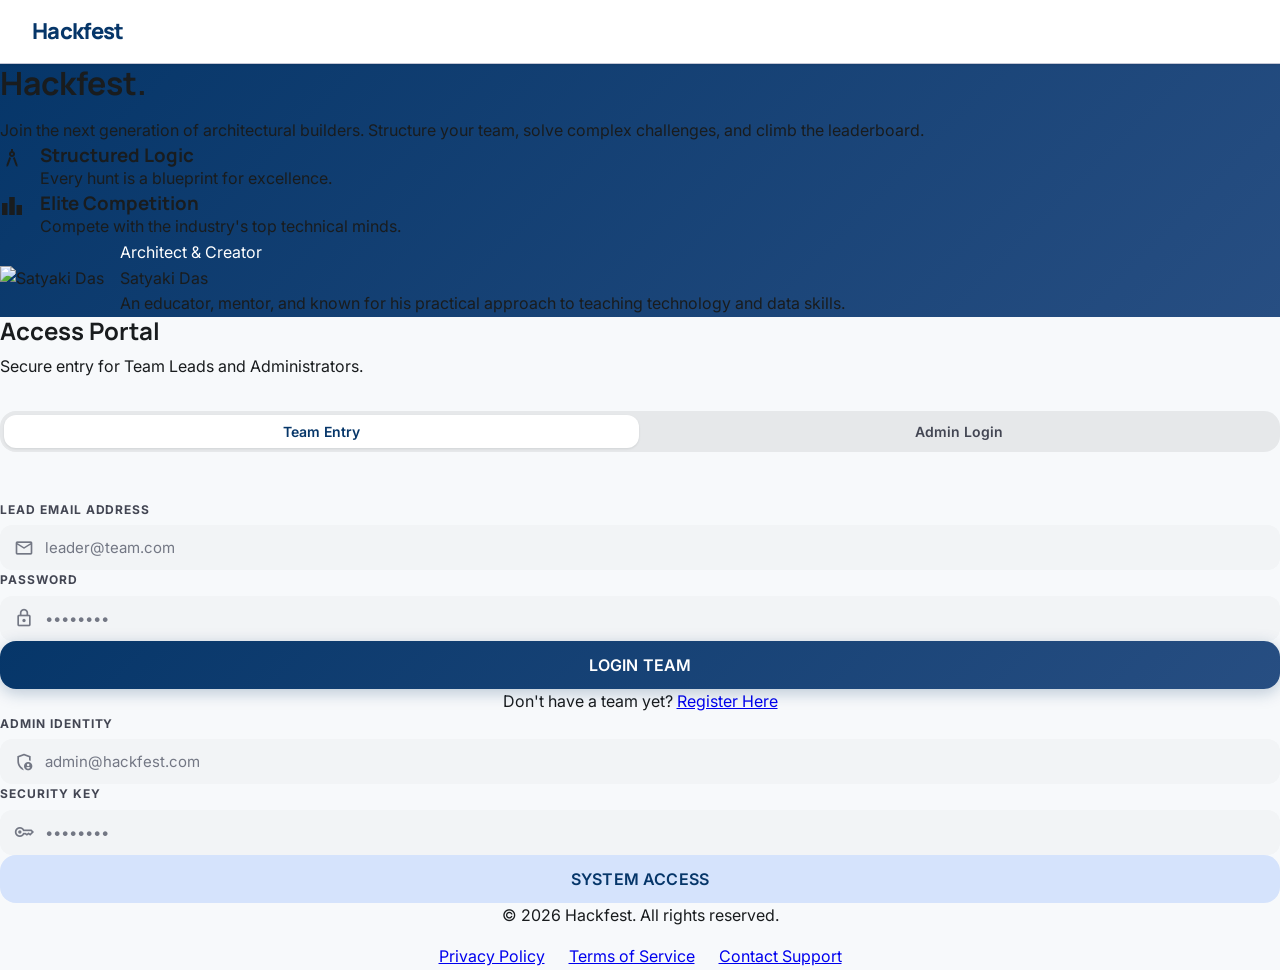
==== index.html @ ec391cb4 "Add files via upload" ====
<!DOCTYPE html>
<html lang="en" class="light">

<head>
    <meta charset="UTF-8">
    <meta name="viewport" content="width=device-width, initial-scale=1.0">
    <title>Hackfest | Login Portal</title>
    <link rel="stylesheet" href="style.css">
    <script src="https://cdn.tailwindcss.com"></script>
    <script>
        tailwind.config = {
            theme: {
                extend: {
                    colors: {
                        primary: "var(--primary)",
                        "primary-container": "var(--primary-container)",
                        "surface-container-low": "var(--surface-container-low)",
                        "surface-container-lowest": "var(--surface-container-lowest)",
                        "outline": "var(--outline)"
                    }
                }
            }
        }
    </script>
</head>

<body class="bg-surface font-body text-on-surface flex flex-col min-h-screen">

    <header class="nav-bar">
        <div class="flex items-center gap-2">
            <span class="nav-brand">Hackfest</span>
        </div>
    </header>

    <div class="flex-grow flex flex-col items-center justify-center p-4 relative overflow-hidden">
        <!-- Background Orbs -->
        <div class="absolute inset-0 z-0 opacity-10 pointer-events-none">
            <div
                class="absolute top-[-10%] right-[-5%] w-[40rem] h-[40rem] rounded-full bg-primary-container blur-[100px]">
            </div>
            <div
                class="absolute bottom-[-10%] left-[-5%] w-[40rem] h-[40rem] rounded-full bg-secondary-fixed blur-[100px]">
            </div>
        </div>

        <div
            class="z-10 w-full max-w-5xl grid grid-cols-1 md:grid-cols-2 overflow-hidden rounded-[1.5rem] bg-surface-container-lowest shadow-xl">
            <!-- Left Hero -->
            <div class="hidden md:flex hero-bg p-12 flex-col justify-between text-on-primary">
                <div>
                    <h1 class="font-headline font-black text-4xl tracking-tight mb-4 text-white">Hackfest.</h1>
                    <p class="text-primary-fixed opacity-90 text-lg leading-relaxed max-w-md text-slate-200">
                        Join the next generation of architectural builders. Structure your team, solve complex
                        challenges, and climb the leaderboard.
                    </p>
                </div>
                <div class="space-y-8">
                    <div class="flex items-start gap-4">
                        <div class="p-3 rounded-lg bg-white/10 backdrop-blur-sm">
                            <span class="material-symbols-outlined icon-fill text-white">architecture</span>
                        </div>
                        <div>
                            <h3 class="font-headline font-bold text-lg text-white">Structured Logic</h3>
                            <p class="text-sm text-slate-300">Every hunt is a blueprint for excellence.</p>
                        </div>
                    </div>
                    <div class="flex items-start gap-4">
                        <div class="p-3 rounded-lg bg-white/10 backdrop-blur-sm">
                            <span class="material-symbols-outlined icon-fill text-white">leaderboard</span>
                        </div>
                        <div>
                            <h3 class="font-headline font-bold text-lg text-white">Elite Competition</h3>
                            <p class="text-sm text-slate-300">Compete with the industry's top technical minds.</p>
                        </div>
                    </div>

                    <div class="pt-6 mt-6 border-t border-white/20">
                        <div class="flex items-center gap-4">
                            <img src="https://github.com/edusatyaki.png" alt="Satyaki Das"
                                class="w-14 h-14 rounded-full border-2 border-white/40 shadow-lg object-cover">
                            <div>
                                <p class="text-xs text-primary-fixed uppercase tracking-widest font-bold mb-1">
                                    <font color="white">Architect & Creator</font>
                                </p>
                                <p class="text-sm text-white font-semibold">Satyaki Das</p>
                                <p class="text-xs text-slate-300 mt-1 max-w-[260px] leading-relaxed">An educator,
                                    mentor, and known for his practical approach to teaching technology and data skills.
                                </p>
                            </div>
                        </div>
                    </div>
                </div>
            </div>

            <!-- Right Forms -->
            <div class="p-8 md:p-12 flex flex-col">
                <div class="mb-8">
                    <h2 class="font-headline font-extrabold text-3xl text-primary mb-2">Access Portal</h2>
                    <p class="text-on-surface-variant text-sm">Secure entry for Team Leads and Administrators.</p>
                </div>

                <!-- Tab Switcher -->
                <div class="tab-bar mb-8" id="tabSwitcher">
                    <button class="tab-btn active" data-tab="team">Team Entry</button>
                    <button class="tab-btn" data-tab="admin">Admin Login</button>
                </div>

                <!-- Error Alert -->
                <div id="errorAlert"
                    class="hidden bg-error-container text-on-error-container p-3 rounded-lg text-sm mb-4"></div>

                <!-- TEAM LOGIN FORM -->
                <form id="teamForm" class="space-y-5">
                    <div class="form-group">
                        <label class="form-label">Lead Email Address</label>
                        <div class="input-icon-wrap">
                            <span class="material-symbols-outlined input-icon">mail</span>
                            <input type="email" id="teamEmail" class="form-input" placeholder="leader@team.com"
                                required>
                        </div>
                    </div>
                    <div class="form-group">
                        <label class="form-label">Password</label>
                        <div class="input-icon-wrap">
                            <span class="material-symbols-outlined input-icon">lock</span>
                            <input type="password" id="teamPassword" class="form-input" placeholder="••••••••" required>
                        </div>
                    </div>
                    <button type="submit" class="btn btn-primary btn-lg btn-full mt-2" id="teamSubmitBtn">LOGIN
                        TEAM</button>

                    <div class="text-center text-sm text-on-surface-variant mt-4">
                        Don't have a team yet? <a href="register.html"
                            class="font-bold text-primary hover:underline">Register Here</a>
                    </div>
                </form>

                <!-- ADMIN LOGIN FORM -->
                <form id="adminForm" class="space-y-5 hidden">
                    <div class="form-group">
                        <label class="form-label">Admin Identity</label>
                        <div class="input-icon-wrap">
                            <span class="material-symbols-outlined input-icon">admin_panel_settings</span>
                            <input type="email" id="adminEmail" class="form-input" placeholder="admin@hackfest.com"
                                required>
                        </div>
                    </div>
                    <div class="form-group">
                        <label class="form-label">Security Key</label>
                        <div class="input-icon-wrap">
                            <span class="material-symbols-outlined input-icon">key</span>
                            <input type="password" id="adminPassword" class="form-input" placeholder="••••••••"
                                required>
                        </div>
                    </div>
                    <button type="submit" class="btn btn-secondary btn-lg btn-full mt-2" id="adminSubmitBtn">SYSTEM
                        ACCESS</button>
                </form>
            </div>
        </div>
    </div>

    <script type="module">
        import { supabase, getCurrentUser, isAdmin } from './config.js';

        // Check if already logged in
        document.addEventListener('DOMContentLoaded', async () => {
            const user = await getCurrentUser();
            if (user) {
                const admin = await isAdmin(user);
                window.location.href = admin ? 'admin.html' : 'dashboard.html';
            }
        });

        // Tab Switching Logic
        const tabs = document.querySelectorAll('.tab-btn');
        const teamForm = document.getElementById('teamForm');
        const adminForm = document.getElementById('adminForm');
        const errorAlert = document.getElementById('errorAlert');

        tabs.forEach(tab => {
            tab.addEventListener('click', () => {
                tabs.forEach(t => t.classList.remove('active'));
                tab.classList.add('active');
                errorAlert.classList.add('hidden');

                if (tab.dataset.tab === 'team') {
                    teamForm.classList.remove('hidden');
                    adminForm.classList.add('hidden');
                } else {
                    teamForm.classList.add('hidden');
                    adminForm.classList.remove('hidden');
                }
            });
        });

        function showError(msg) {
            errorAlert.textContent = msg;
            errorAlert.classList.remove('hidden');
        }

        // Team Login
        teamForm.addEventListener('submit', async (e) => {
            e.preventDefault();
            const email = document.getElementById('teamEmail').value;
            const password = document.getElementById('teamPassword').value;
            const btn = document.getElementById('teamSubmitBtn');
            errorAlert.classList.add('hidden');

            btn.disabled = true;
            btn.innerHTML = '<span class="material-symbols-outlined animate-spin">refresh</span> VERIFYING...';

            try {
                // In Supabase, if auth is fully setup, it's signInWithPassword
                // If it fails, they might not be registered in Auth. We will attempt it.
                if (!supabase.auth) throw new Error("Supabase Auth required. Check config.js");

                const { data, error } = await supabase.auth.signInWithPassword({ email, password });
                if (error) throw error;

                // Validate if user is actually a team lead in DB
                const { data: teamCheck } = await supabase.from('teams').select('id').eq('lead_email', email).single();
                if (!teamCheck) {
                    await supabase.auth.signOut();
                    throw new Error("No team registered with this email.");
                }

                window.location.href = 'dashboard.html';
            } catch (err) {
                showError(err.message || 'Login failed. Verify credentials and active internet connection.');
            } finally {
                btn.disabled = false;
                btn.innerHTML = 'LOGIN TEAM';
            }
        });

        // Admin Login
        adminForm.addEventListener('submit', async (e) => {
            e.preventDefault();
            const email = document.getElementById('adminEmail').value;
            const password = document.getElementById('adminPassword').value;
            const btn = document.getElementById('adminSubmitBtn');
            errorAlert.classList.add('hidden');

            btn.disabled = true;
            btn.innerHTML = '<span class="material-symbols-outlined animate-spin">refresh</span> ACCESSING...';

            try {
                const { data, error } = await supabase.auth.signInWithPassword({ email, password });
                if (error) throw error;

                // Validate admin row
                const { data: adminCheck } = await supabase.from('admins').select('id').eq('email', email).single();
                if (!adminCheck) {
                    await supabase.auth.signOut();
                    throw new Error("Unauthorized. Admin access required.");
                }

                window.location.href = 'admin.html';
            } catch (err) {
                showError(err.message || 'Admin login failed.');
            } finally {
                btn.disabled = false;
                btn.innerHTML = 'SYSTEM ACCESS';
            }
        });
    </script>
    <footer
        class="w-full py-8 mt-auto flex flex-col md:flex-row justify-between items-center px-8 border-t border-outline-variant/30 text-xs tracking-wider uppercase bg-surface-container-low text-on-surface-variant font-label">
        <div class="mb-4 md:mb-0">
            © 2026 Hackfest. All rights reserved.
        </div>
        <div class="flex gap-6">
            <a href="#" class="hover:text-primary transition-colors">Privacy Policy</a>
            <a href="#" class="hover:text-primary transition-colors">Terms of Service</a>
            <a href="#" class="hover:text-primary transition-colors">Contact Support</a>
        </div>
    </footer>
</body>

</html>
---- style.css ----
/* ============================================================
   HACKFEST — SHARED DESIGN SYSTEM
   Blue-primary Material Design token system
   ============================================================ */

@import url('https://fonts.googleapis.com/css2?family=Manrope:wght@400;500;600;700;800;900&family=Inter:wght@400;500;600;700&display=swap');
@import url('https://fonts.googleapis.com/css2?family=Material+Symbols+Outlined:opsz,wght,FILL,GRAD@20..48,100..700,0..1,-50..200');

/* ── CSS Custom Properties ── */
:root {
    /* Primary palette */
    --primary: #063669;
    --primary-container: #274e82;
    --primary-fixed: #d5e3ff;
    --primary-fixed-dim: #a7c8ff;
    --on-primary: #ffffff;
    --on-primary-container: #9cc0fb;
    --on-primary-fixed: #001b3c;
    --on-primary-fixed-variant: #1f477b;
    --inverse-primary: #a7c8ff;

    /* Secondary */
    --secondary: #515f74;
    --secondary-container: #d5e3fc;
    --secondary-fixed: #d5e3fc;
    --secondary-fixed-dim: #b9c7df;
    --on-secondary: #ffffff;
    --on-secondary-container: #57657a;
    --on-secondary-fixed: #0d1c2e;
    --on-secondary-fixed-variant: #3a485b;

    /* Tertiary */
    --tertiary: #651f00;
    --tertiary-container: #8b2e01;
    --tertiary-fixed: #ffdbcf;
    --tertiary-fixed-dim: #ffb59a;
    --on-tertiary: #ffffff;
    --on-tertiary-container: #ffaa8a;
    --on-tertiary-fixed: #380d00;
    --on-tertiary-fixed-variant: #802900;

    /* Error */
    --error: #ba1a1a;
    --error-container: #ffdad6;
    --on-error: #ffffff;
    --on-error-container: #93000a;

    /* Surface */
    --surface: #f7f9fb;
    --surface-dim: #d8dadc;
    --surface-bright: #f7f9fb;
    --surface-variant: #e0e3e5;
    --surface-container-lowest: #ffffff;
    --surface-container-low: #f2f4f6;
    --surface-container: #eceef0;
    --surface-container-high: #e6e8ea;
    --surface-container-highest: #e0e3e5;
    --surface-tint: #3a5f94;

    /* Text */
    --on-surface: #191c1e;
    --on-surface-variant: #434653;
    --on-background: #191c1e;
    --background: #f7f9fb;

    /* Misc */
    --outline: #737784;
    --outline-variant: #c3c6d5;
    --inverse-surface: #2d3133;
    --inverse-on-surface: #eff1f3;

    /* Spacing & Shape */
    --radius-sm: 0.375rem;
    --radius-md: 0.75rem;
    --radius-lg: 1rem;
    --radius-xl: 1.25rem;
    --radius-2xl: 1.5rem;
    --radius-full: 9999px;

    /* Typography */
    --font-headline: 'Manrope', sans-serif;
    --font-body: 'Inter', sans-serif;

    /* Shadows */
    --shadow-sm: 0 1px 3px rgba(25,28,30,0.06), 0 1px 2px rgba(25,28,30,0.04);
    --shadow-md: 0 4px 16px rgba(25,28,30,0.08), 0 2px 6px rgba(25,28,30,0.04);
    --shadow-lg: 0 12px 40px rgba(25,28,30,0.10), 0 4px 12px rgba(25,28,30,0.06);
    --shadow-xl: 0 20px 60px rgba(6,54,105,0.15);

    /* Transitions */
    --transition: 200ms cubic-bezier(0.4, 0, 0.2, 1);
}

/* ── Reset & Base ── */
*, *::before, *::after { box-sizing: border-box; margin: 0; padding: 0; }

html { scroll-behavior: smooth; -webkit-text-size-adjust: 100%; }

body {
    font-family: var(--font-body);
    background: var(--background);
    color: var(--on-surface);
    line-height: 1.6;
    min-height: 100vh;
    display: flex;
    flex-direction: column;
    -webkit-font-smoothing: antialiased;
}

/* ── Material Symbols ── */
.material-symbols-outlined {
    font-variation-settings: 'FILL' 0, 'wght' 400, 'GRAD' 0, 'opsz' 24;
    vertical-align: middle;
    user-select: none;
}
.icon-fill { font-variation-settings: 'FILL' 1, 'wght' 400, 'GRAD' 0, 'opsz' 24; }

/* ── Typography ── */
h1, h2, h3, h4, h5, h6 { font-family: var(--font-headline); line-height: 1.2; }

.text-display   { font-size: clamp(2rem, 5vw, 3.5rem); font-weight: 900; letter-spacing: -0.03em; }
.text-headline  { font-size: clamp(1.5rem, 3vw, 2rem); font-weight: 800; letter-spacing: -0.02em; }
.text-title     { font-size: 1.25rem; font-weight: 700; letter-spacing: -0.01em; }
.text-label     { font-size: 0.75rem; font-weight: 600; letter-spacing: 0.1em; text-transform: uppercase; }
.text-body      { font-size: 0.9375rem; }
.text-caption   { font-size: 0.75rem; color: var(--on-surface-variant); }

/* ── Navigation ── */
.nav-bar {
    background: var(--surface-container-lowest);
    border-bottom: 1px solid var(--outline-variant);
    display: flex;
    align-items: center;
    justify-content: space-between;
    padding: 0 2rem;
    height: 64px;
    position: sticky;
    top: 0;
    z-index: 100;
    box-shadow: var(--shadow-sm);
}

.nav-brand {
    font-family: var(--font-headline);
    font-weight: 900;
    font-size: 1.375rem;
    color: var(--primary);
    letter-spacing: -0.03em;
    text-decoration: none;
}

.nav-links { display: flex; align-items: center; gap: 0.25rem; }

.nav-link {
    font-family: var(--font-body);
    font-weight: 600;
    font-size: 0.875rem;
    color: var(--on-surface-variant);
    text-decoration: none;
    padding: 0.5rem 1rem;
    border-radius: var(--radius-md);
    transition: all var(--transition);
    display: flex; align-items: center; gap: 0.375rem;
}
.nav-link:hover { color: var(--primary); background: var(--surface-container-low); }
.nav-link.active { color: var(--primary); background: var(--primary-fixed); font-weight: 700; }

.nav-actions { display: flex; align-items: center; gap: 0.75rem; }

/* ── Buttons ── */
.btn {
    display: inline-flex;
    align-items: center;
    justify-content: center;
    gap: 0.5rem;
    font-family: var(--font-body);
    font-weight: 600;
    font-size: 0.875rem;
    padding: 0.625rem 1.25rem;
    border-radius: var(--radius-md);
    border: none;
    cursor: pointer;
    text-decoration: none;
    transition: all var(--transition);
    white-space: nowrap;
    letter-spacing: 0.01em;
    position: relative;
    overflow: hidden;
}
.btn:disabled { opacity: 0.5; cursor: not-allowed; }
.btn:active:not(:disabled) { transform: scale(0.97); }

.btn-primary {
    background: linear-gradient(135deg, var(--primary) 0%, var(--primary-container) 100%);
    color: var(--on-primary);
    box-shadow: 0 4px 16px rgba(6,54,105,0.25);
}
.btn-primary:hover:not(:disabled) { 
    box-shadow: 0 6px 24px rgba(6,54,105,0.35);
    transform: translateY(-1px);
}

.btn-secondary {
    background: var(--secondary-container);
    color: var(--primary);
}
.btn-secondary:hover:not(:disabled) { background: var(--primary-fixed); }

.btn-ghost {
    background: transparent;
    color: var(--on-surface-variant);
    border: 1.5px solid var(--outline-variant);
}
.btn-ghost:hover:not(:disabled) { border-color: var(--primary); color: var(--primary); background: var(--surface-container-low); }

.btn-danger {
    background: var(--error-container);
    color: var(--error);
}
.btn-danger:hover:not(:disabled) { background: var(--error); color: white; }

.btn-sm { padding: 0.375rem 0.75rem; font-size: 0.8125rem; }
.btn-lg { padding: 0.875rem 2rem; font-size: 1rem; border-radius: var(--radius-lg); }
.btn-full { width: 100%; }
.btn-icon { padding: 0.5rem; border-radius: var(--radius-md); aspect-ratio: 1; }

/* ── Form Elements ── */
.form-group { display: flex; flex-direction: column; gap: 0.375rem; }
.form-label {
    font-size: 0.75rem;
    font-weight: 700;
    color: var(--on-surface-variant);
    letter-spacing: 0.08em;
    text-transform: uppercase;
}
.form-input, .form-select, .form-textarea {
    width: 100%;
    padding: 0.75rem 1rem;
    background: var(--surface-container-low);
    border: 1.5px solid transparent;
    border-radius: var(--radius-md);
    font-family: var(--font-body);
    font-size: 0.9375rem;
    color: var(--on-surface);
    transition: all var(--transition);
    outline: none;
}
.form-input:focus, .form-select:focus, .form-textarea:focus {
    border-color: var(--primary);
    background: var(--surface-container-lowest);
    box-shadow: 0 0 0 3px rgba(6,54,105,0.08);
}
.form-input::placeholder, .form-textarea::placeholder { color: var(--outline); }
.form-input.error { border-color: var(--error); }
.form-error { font-size: 0.8125rem; color: var(--error); font-weight: 500; margin-top: 0.25rem; }
.form-hint { font-size: 0.8125rem; color: var(--on-surface-variant); }

.input-icon-wrap { position: relative; }
.input-icon-wrap .form-input { padding-left: 2.75rem; }
.input-icon-wrap .input-icon {
    position: absolute; left: 0.875rem; top: 50%; transform: translateY(-50%);
    color: var(--outline); font-size: 1.25rem; pointer-events: none;
    transition: color var(--transition);
}
.input-icon-wrap:focus-within .input-icon { color: var(--primary); }

/* Toggle */
.toggle-switch { position: relative; display: inline-flex; align-items: center; cursor: pointer; gap: 0.5rem; }
.toggle-switch input { position: absolute; opacity: 0; width: 0; height: 0; }
.toggle-track {
    width: 44px; height: 24px;
    background: var(--surface-container-highest);
    border-radius: var(--radius-full);
    transition: background var(--transition);
    position: relative;
}
.toggle-switch input:checked + .toggle-track { background: var(--primary); }
.toggle-track::after {
    content: '';
    position: absolute;
    top: 3px; left: 3px;
    width: 18px; height: 18px;
    background: white;
    border-radius: 50%;
    transition: transform var(--transition);
    box-shadow: var(--shadow-sm);
}
.toggle-switch input:checked + .toggle-track::after { transform: translateX(20px); }

/* ── Cards ── */
.card {
    background: var(--surface-container-lowest);
    border-radius: var(--radius-xl);
    box-shadow: var(--shadow-sm);
    overflow: hidden;
}
.card-padded { padding: 1.75rem; }
.card-hover { transition: all var(--transition); }
.card-hover:hover { box-shadow: var(--shadow-md); transform: translateY(-2px); }

/* Stat card */
.stat-card {
    background: var(--surface-container-lowest);
    border-radius: var(--radius-xl);
    padding: 1.5rem;
    display: flex; flex-direction: column; justify-content: space-between;
    min-height: 140px;
    transition: all var(--transition);
}
.stat-card:hover { box-shadow: var(--shadow-md); background: var(--surface-container-low); }
.stat-card.featured {
    background: linear-gradient(135deg, var(--primary) 0%, var(--primary-container) 100%);
    color: var(--on-primary);
}
.stat-value { font-family: var(--font-headline); font-size: 2.25rem; font-weight: 900; color: var(--primary); line-height: 1; }
.stat-card.featured .stat-value { color: var(--on-primary); }
.stat-label { font-size: 0.75rem; font-weight: 700; color: var(--on-surface-variant); letter-spacing: 0.08em; text-transform: uppercase; }
.stat-card.featured .stat-label { color: rgba(255,255,255,0.75); }
.stat-sub { font-size: 0.8125rem; color: var(--on-surface-variant); margin-top: 0.25rem; }
.stat-card.featured .stat-sub { color: rgba(255,255,255,0.65); }

/* Hackathon cards */
.hack-card-hero {
    border-radius: var(--radius-xl);
    overflow: hidden;
    position: relative;
    min-height: 300px;
    display: flex; align-items: flex-end;
    background: linear-gradient(135deg, var(--primary) 0%, var(--primary-container) 100%);
}
.hack-card-hero-overlay {
    position: absolute; inset: 0;
    background: linear-gradient(to top, rgba(6,54,105,0.9) 0%, rgba(6,54,105,0.3) 100%);
}
.hack-card-hero-content { position: relative; z-index: 1; padding: 2rem; width: 100%; }

.hack-card {
    background: var(--surface-container-lowest);
    border-radius: var(--radius-xl);
    overflow: hidden;
    transition: all var(--transition);
    display: flex; flex-direction: column;
    box-shadow: var(--shadow-sm);
}
.hack-card:hover { box-shadow: var(--shadow-md); transform: translateY(-3px); }
.hack-card-image { height: 160px; overflow: hidden; background: var(--surface-container-high); }
.hack-card-image img { width: 100%; height: 100%; object-fit: cover; transition: transform 500ms ease; }
.hack-card:hover .hack-card-image img { transform: scale(1.06); }
.hack-card-body { padding: 1.5rem; flex: 1; display: flex; flex-direction: column; }

/* ── Badges ── */
.badge {
    display: inline-flex; align-items: center; gap: 0.25rem;
    font-family: var(--font-body); font-size: 0.6875rem; font-weight: 700;
    padding: 0.25rem 0.625rem; border-radius: var(--radius-full);
    letter-spacing: 0.06em; text-transform: uppercase; white-space: nowrap;
}
.badge-ongoing { background: #d1fae5; color: #065f46; }
.badge-upcoming { background: var(--secondary-container); color: var(--primary); }
.badge-closed { background: var(--surface-container-highest); color: var(--on-surface-variant); }
.badge-open { background: #d1fae5; color: #065f46; }
.badge-closed-reg { background: var(--error-container); color: var(--error); }

/* Live indicator */
.live-dot {
    display: inline-flex; align-items: center; gap: 0.375rem;
    font-size: 0.75rem; font-weight: 700; color: #059669;
    letter-spacing: 0.06em; text-transform: uppercase;
}
.live-dot::before {
    content: ''; width: 8px; height: 8px; border-radius: 50%;
    background: #10b981;
    box-shadow: 0 0 0 0 rgba(16, 185, 129, 0.4);
    animation: pulse-dot 1.8s ease infinite;
}
@keyframes pulse-dot {
    0%   { box-shadow: 0 0 0 0 rgba(16, 185, 129, 0.4); }
    70%  { box-shadow: 0 0 0 8px rgba(16, 185, 129, 0); }
    100% { box-shadow: 0 0 0 0 rgba(16, 185, 129, 0); }
}

/* ── Tables ── */
.data-table { width: 100%; border-collapse: collapse; }
.data-table th {
    font-size: 0.75rem; font-weight: 700; color: var(--on-surface-variant);
    padding: 0.875rem 1.25rem; text-transform: uppercase; letter-spacing: 0.06em;
    background: var(--surface-container-high); text-align: left;
}
.data-table td { padding: 1rem 1.25rem; border-bottom: 1px solid var(--surface-container); font-size: 0.9375rem; }
.data-table tr:last-child td { border-bottom: none; }
.data-table tbody tr { transition: background var(--transition); }
.data-table tbody tr:hover { background: var(--surface-container-low); }

/* ── Modals ── */
.modal-overlay {
    position: fixed; inset: 0; z-index: 200;
    background: rgba(6,54,105,0.25);
    backdrop-filter: blur(4px);
    display: flex; align-items: center; justify-content: center;
    padding: 1rem;
    opacity: 0; pointer-events: none;
    transition: opacity var(--transition);
}
.modal-overlay.open { opacity: 1; pointer-events: auto; }
.modal {
    background: var(--surface-container-lowest);
    border-radius: var(--radius-2xl);
    box-shadow: var(--shadow-xl);
    width: 100%; max-width: 560px;
    max-height: 90vh; overflow-y: auto;
    transform: scale(0.96) translateY(12px);
    transition: transform var(--transition);
}
.modal-overlay.open .modal { transform: scale(1) translateY(0); }
.modal-header {
    display: flex; align-items: center; justify-content: space-between;
    padding: 1.5rem 1.75rem 1rem;
    border-bottom: 1px solid var(--outline-variant);
}
.modal-title { font-family: var(--font-headline); font-size: 1.25rem; font-weight: 800; color: var(--primary); }
.modal-body { padding: 1.5rem 1.75rem; display: flex; flex-direction: column; gap: 1.25rem; }
.modal-footer { padding: 1rem 1.75rem 1.5rem; display: flex; justify-content: flex-end; gap: 0.75rem; border-top: 1px solid var(--outline-variant); }
.modal-close { background: none; border: none; cursor: pointer; color: var(--on-surface-variant); border-radius: var(--radius-md); padding: 0.25rem; transition: color var(--transition); }
.modal-close:hover { color: var(--primary); }

/* ── Toast notifications ── */
.toast-container { position: fixed; bottom: 1.5rem; right: 1.5rem; z-index: 300; display: flex; flex-direction: column; gap: 0.5rem; }
.toast {
    display: flex; align-items: center; gap: 0.75rem;
    background: var(--inverse-surface); color: var(--inverse-on-surface);
    padding: 0.875rem 1.25rem; border-radius: var(--radius-lg);
    box-shadow: var(--shadow-lg); font-size: 0.875rem; font-weight: 500;
    min-width: 280px; max-width: 380px;
    animation: toast-in 300ms ease forwards;
}
.toast.toast-success { background: #064e3b; color: #d1fae5; }
.toast.toast-error { background: #7f1d1d; color: #fecaca; }
.toast.toast-out { animation: toast-out 300ms ease forwards; }
@keyframes toast-in { from { transform: translateX(100%); opacity: 0; } to { transform: translateX(0); opacity: 1; } }
@keyframes toast-out { from { transform: translateX(0); opacity: 1; } to { transform: translateX(100%); opacity: 0; } }

/* ── Progress bar ── */
.progress-bar {
    height: 8px; background: var(--surface-container-highest); border-radius: var(--radius-full); overflow: hidden;
}
.progress-fill {
    height: 100%;
    background: linear-gradient(90deg, var(--primary-container), var(--primary));
    border-radius: var(--radius-full);
    transition: width 600ms cubic-bezier(0.4, 0, 0.2, 1);
}

/* ── Section headings ── */
.section-header { display: flex; align-items: center; gap: 1rem; margin-bottom: 1.5rem; }
.section-header h2 { font-family: var(--font-headline); font-size: 1.375rem; font-weight: 800; color: var(--primary); white-space: nowrap; }
.section-divider { flex: 1; height: 1.5px; background: var(--outline-variant); }

/* ── Tabs ── */
.tab-bar { display: flex; background: var(--surface-container-high); padding: 4px; border-radius: var(--radius-lg); gap: 2px; }
.tab-btn {
    flex: 1; padding: 0.5rem 1rem; font-size: 0.875rem; font-weight: 600;
    background: none; border: none; cursor: pointer;
    border-radius: var(--radius-md); color: var(--on-surface-variant);
    transition: all var(--transition); font-family: var(--font-body);
}
.tab-btn.active { background: var(--surface-container-lowest); color: var(--primary); box-shadow: var(--shadow-sm); }

/* Admin sidebar tabs */
.sidebar-tabs { display: flex; flex-direction: column; gap: 0.25rem; }
.sidebar-tab {
    display: flex; align-items: center; gap: 0.75rem;
    padding: 0.75rem 1rem; border-radius: var(--radius-md);
    background: none; border: none; cursor: pointer;
    color: var(--on-surface-variant); font-size: 0.9375rem; font-weight: 600;
    transition: all var(--transition); font-family: var(--font-body);
    text-align: left; width: 100%;
}
.sidebar-tab:hover { background: var(--surface-container-low); color: var(--primary); }
.sidebar-tab.active { background: var(--primary-fixed); color: var(--primary); }

/* ── Hero gradient (for login, etc.) ── */
.hero-bg {
    background: linear-gradient(135deg, var(--primary) 0%, var(--primary-container) 100%);
}

/* ── Leaderboard podium ── */
.podium-card {
    background: var(--surface-container-lowest);
    border-radius: var(--radius-xl);
    padding: 2rem 1.5rem;
    display: flex; flex-direction: column; align-items: center;
    text-align: center; transition: all var(--transition);
    box-shadow: var(--shadow-sm);
}
.podium-card.rank-1 {
    background: linear-gradient(135deg, var(--primary) 0%, var(--primary-container) 100%);
    color: white; transform: translateY(-12px);
    box-shadow: var(--shadow-xl);
}
.podium-avatar {
    width: 64px; height: 64px; border-radius: var(--radius-lg);
    background: var(--surface-container-high);
    display: flex; align-items: center; justify-content: center;
    font-family: var(--font-headline); font-size: 1.5rem; font-weight: 800;
    color: var(--primary); margin-bottom: 1rem;
}
.podium-card.rank-1 .podium-avatar { background: rgba(255,255,255,0.2); color: white; width: 80px; height: 80px; }

/* ── Answer feedback ── */
.answer-result {
    display: flex; align-items: flex-start; gap: 0.75rem;
    padding: 1rem 1.25rem; border-radius: var(--radius-lg); font-size: 0.9375rem; font-weight: 500;
    animation: fade-in 250ms ease;
}
.answer-result.correct { background: #d1fae5; color: #064e3b; border: 1px solid #6ee7b7; }
.answer-result.wrong   { background: var(--error-container); color: var(--on-error-container); border: 1px solid #fca5a5; }

/* ── Confetti overlay ── */
#confetti-canvas {
    position: fixed; inset: 0; z-index: 500; pointer-events: none;
    width: 100%; height: 100%;
}

/* ── Win screen ── */
.win-screen {
    position: fixed; inset: 0; z-index: 400;
    background: rgba(6,54,105,0.85); backdrop-filter: blur(8px);
    display: flex; align-items: center; justify-content: center;
    flex-direction: column; gap: 1.5rem; text-align: center; padding: 2rem;
}
.win-badge {
    width: 120px; height: 120px; border-radius: 50%;
    background: linear-gradient(135deg, #fbbf24, #f59e0b);
    display: flex; align-items: center; justify-content: center;
    box-shadow: 0 0 60px rgba(251, 191, 36, 0.5);
    animation: win-pulse 2s ease infinite;
}
@keyframes win-pulse { 0%, 100% { transform: scale(1); } 50% { transform: scale(1.05); } }

/* ── Round progress stepper ── */
.round-stepper { display: flex; align-items: center; gap: 0; }
.round-step {
    width: 36px; height: 36px; border-radius: 50%;
    display: flex; align-items: center; justify-content: center;
    font-size: 0.75rem; font-weight: 700; font-family: var(--font-headline);
    transition: all var(--transition); flex-shrink: 0;
}
.round-step.done { background: var(--primary); color: white; }
.round-step.current { background: var(--primary-fixed); color: var(--primary); box-shadow: 0 0 0 3px rgba(6,54,105,0.2); }
.round-step.locked { background: var(--surface-container-highest); color: var(--outline); }
.round-connector { flex: 1; height: 2px; background: var(--surface-container-highest); min-width: 12px; }
.round-connector.done { background: var(--primary); }

/* ── Animations ── */
@keyframes fade-in { from { opacity: 0; transform: translateY(8px); } to { opacity: 1; transform: translateY(0); } }
@keyframes slide-up { from { opacity: 0; transform: translateY(20px); } to { opacity: 1; transform: translateY(0); } }
.animate-fade-in { animation: fade-in 400ms ease; }
.animate-slide-up { animation: slide-up 500ms ease; }

/* ── Page loading spinner ── */
.page-loader {
    position: fixed; inset: 0; z-index: 999;
    background: var(--background);
    display: flex; align-items: center; justify-content: center;
    flex-direction: column; gap: 1rem;
}
.spinner {
    width: 40px; height: 40px; border-radius: 50%;
    border: 3px solid var(--surface-container-highest);
    border-top-color: var(--primary);
    animation: spin 700ms linear infinite;
}
@keyframes spin { to { transform: rotate(360deg); } }

/* ── Empty state ── */
.empty-state {
    display: flex; flex-direction: column; align-items: center;
    justify-content: center; gap: 1rem; padding: 4rem 2rem; text-align: center;
    color: var(--on-surface-variant);
}

/* ── Scrollbar ── */
::-webkit-scrollbar { width: 6px; height: 6px; }
::-webkit-scrollbar-track { background: transparent; }
::-webkit-scrollbar-thumb { background: var(--outline-variant); border-radius: var(--radius-full); }
::-webkit-scrollbar-thumb:hover { background: var(--outline); }

/* ── Responsive ── */
@media (max-width: 768px) {
    .nav-bar { padding: 0 1rem; }
    .nav-links { display: none; }
    .hide-mobile { display: none; }
}

@media (min-width: 769px) {
    .show-mobile-only { display: none; }
}

/* ── Layout utilities ── */
.page-main { flex: 1; max-width: 1280px; margin: 0 auto; width: 100%; padding: 2rem 2rem; }
@media (max-width: 768px) { .page-main { padding: 1rem; } }

.grid-2 { display: grid; grid-template-columns: repeat(2, 1fr); gap: 1.5rem; }
.grid-3 { display: grid; grid-template-columns: repeat(3, 1fr); gap: 1.5rem; }
.grid-4 { display: grid; grid-template-columns: repeat(4, 1fr); gap: 1.5rem; }
@media (max-width: 1024px) { .grid-4 { grid-template-columns: repeat(2, 1fr); } .grid-3 { grid-template-columns: repeat(2, 1fr); } }
@media (max-width: 640px) { .grid-2, .grid-3, .grid-4 { grid-template-columns: 1fr; } }

.flex { display: flex; }
.flex-col { flex-direction: column; }
.items-center { align-items: center; }
.justify-between { justify-content: space-between; }
.gap-1 { gap: 0.25rem; } .gap-2 { gap: 0.5rem; } .gap-3 { gap: 0.75rem; }
.gap-4 { gap: 1rem; } .gap-6 { gap: 1.5rem; } .gap-8 { gap: 2rem; }
.mt-auto { margin-top: auto; }
.mb-2 { margin-bottom: 0.5rem; } .mb-4 { margin-bottom: 1rem; } .mb-6 { margin-bottom: 1.5rem; } .mb-8 { margin-bottom: 2rem; }
.w-full { width: 100%; }
.text-right { text-align: right; }
.text-center { text-align: center; }
.truncate { overflow: hidden; text-overflow: ellipsis; white-space: nowrap; }

/* Custom Scrollbar */
.custom-scrollbar::-webkit-scrollbar { width: 6px; }
.custom-scrollbar::-webkit-scrollbar-track { background: transparent; }
.custom-scrollbar::-webkit-scrollbar-thumb { background-color: var(--outline-variant); border-radius: 10px; }
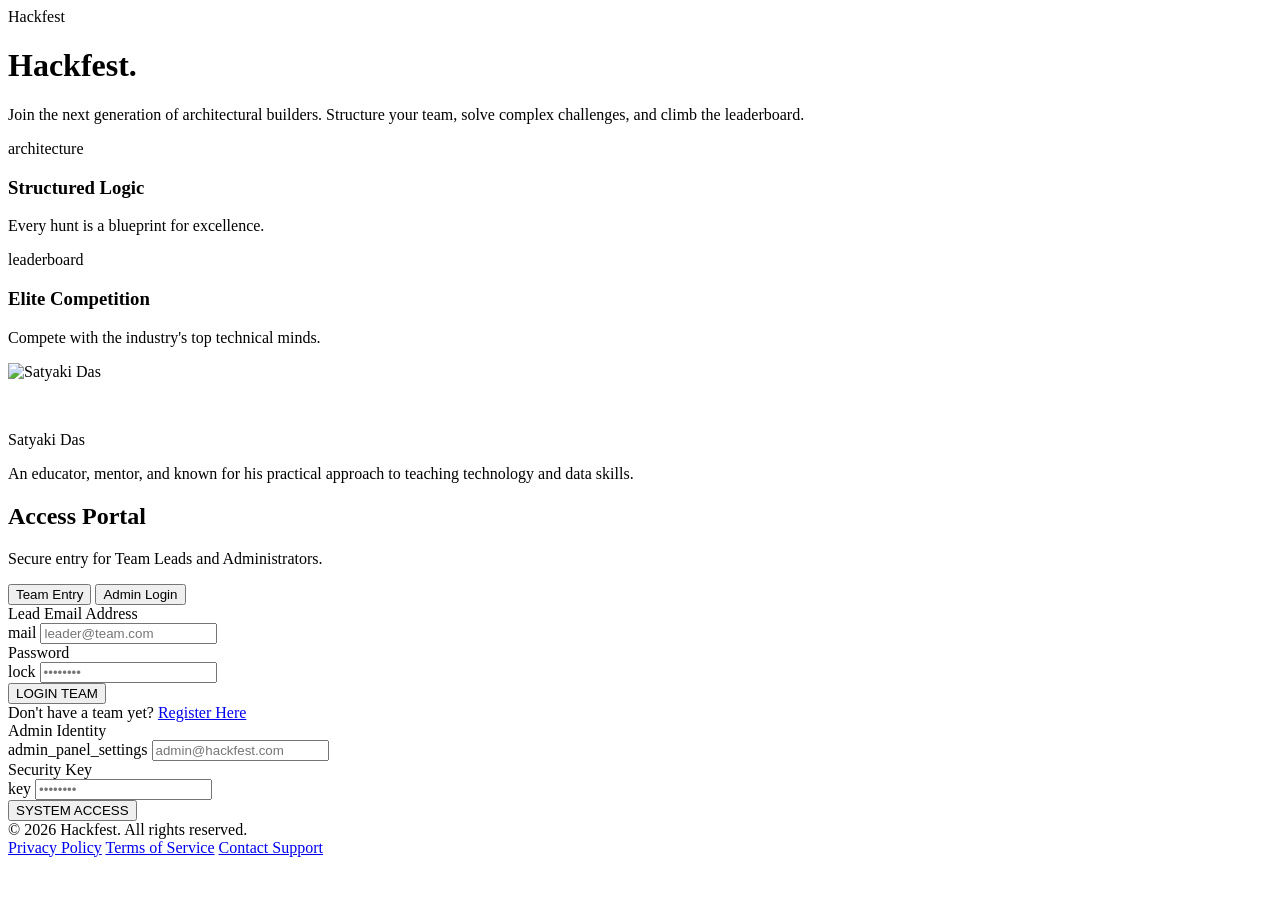
==== commit 181bdf08: "Add files via upload" ====
--- a/index.html
+++ b/index.html
@@ -5,23 +5,7 @@
     <meta charset="UTF-8">
     <meta name="viewport" content="width=device-width, initial-scale=1.0">
     <title>Hackfest | Login Portal</title>
-    <link rel="stylesheet" href="style.css">
-    <script src="https://cdn.tailwindcss.com"></script>
-    <script>
-        tailwind.config = {
-            theme: {
-                extend: {
-                    colors: {
-                        primary: "var(--primary)",
-                        "primary-container": "var(--primary-container)",
-                        "surface-container-low": "var(--surface-container-low)",
-                        "surface-container-lowest": "var(--surface-container-lowest)",
-                        "outline": "var(--outline)"
-                    }
-                }
-            }
-        }
-    </script>
+    <link rel="stylesheet" href="dist/output.css">
 </head>
 
 <body class="bg-surface font-body text-on-surface flex flex-col min-h-screen">
@@ -161,14 +145,13 @@
     </div>
 
     <script type="module">
-        import { supabase, getCurrentUser, isAdmin } from './config.js';
-
-        // Check if already logged in
-        document.addEventListener('DOMContentLoaded', async () => {
-            const user = await getCurrentUser();
+        import { supabase } from './config.js';
+
+        // Check if already logged in via sessionStorage
+        document.addEventListener('DOMContentLoaded', () => {
+            const user = JSON.parse(sessionStorage.getItem('hf_user'));
             if (user) {
-                const admin = await isAdmin(user);
-                window.location.href = admin ? 'admin.html' : 'dashboard.html';
+                window.location.href = user.role === 'admin' ? 'admin.html' : 'dashboard.html';
             }
         });
 
@@ -199,10 +182,10 @@
             errorAlert.classList.remove('hidden');
         }
 
-        // Team Login
+        // Team Login — queries custom `teams` table directly (no Supabase Auth)
         teamForm.addEventListener('submit', async (e) => {
             e.preventDefault();
-            const email = document.getElementById('teamEmail').value;
+            const email = document.getElementById('teamEmail').value.trim().toLowerCase();
             const password = document.getElementById('teamPassword').value;
             const btn = document.getElementById('teamSubmitBtn');
             errorAlert.classList.add('hidden');
@@ -211,33 +194,34 @@
             btn.innerHTML = '<span class="material-symbols-outlined animate-spin">refresh</span> VERIFYING...';
 
             try {
-                // In Supabase, if auth is fully setup, it's signInWithPassword
-                // If it fails, they might not be registered in Auth. We will attempt it.
-                if (!supabase.auth) throw new Error("Supabase Auth required. Check config.js");
-
-                const { data, error } = await supabase.auth.signInWithPassword({ email, password });
-                if (error) throw error;
-
-                // Validate if user is actually a team lead in DB
-                const { data: teamCheck } = await supabase.from('teams').select('id').eq('lead_email', email).single();
-                if (!teamCheck) {
-                    await supabase.auth.signOut();
-                    throw new Error("No team registered with this email.");
-                }
+                // Query the teams table directly — no Supabase Auth needed
+                const { data: team, error } = await supabase
+                    .from('teams')
+                    .select('id, team_name, lead_email, password_hash')
+                    .eq('lead_email', email)
+                    .single();
+
+                if (error || !team) throw new Error('No team registered with this email.');
+
+                // Compare password (stored as plain text in password_hash for hackathon simplicity)
+                if (team.password_hash !== password) throw new Error('Incorrect password.');
+
+                // Store session manually
+                sessionStorage.setItem('hf_user', JSON.stringify({ id: team.id, email: team.lead_email, role: 'lead', team_name: team.team_name }));
 
                 window.location.href = 'dashboard.html';
             } catch (err) {
-                showError(err.message || 'Login failed. Verify credentials and active internet connection.');
+                showError(err.message || 'Login failed. Verify credentials.');
             } finally {
                 btn.disabled = false;
                 btn.innerHTML = 'LOGIN TEAM';
             }
         });
 
-        // Admin Login
+        // Admin Login — queries custom `admins` table directly (no Supabase Auth)
         adminForm.addEventListener('submit', async (e) => {
             e.preventDefault();
-            const email = document.getElementById('adminEmail').value;
+            const email = document.getElementById('adminEmail').value.trim().toLowerCase();
             const password = document.getElementById('adminPassword').value;
             const btn = document.getElementById('adminSubmitBtn');
             errorAlert.classList.add('hidden');
@@ -246,15 +230,20 @@
             btn.innerHTML = '<span class="material-symbols-outlined animate-spin">refresh</span> ACCESSING...';
 
             try {
-                const { data, error } = await supabase.auth.signInWithPassword({ email, password });
-                if (error) throw error;
-
-                // Validate admin row
-                const { data: adminCheck } = await supabase.from('admins').select('id').eq('email', email).single();
-                if (!adminCheck) {
-                    await supabase.auth.signOut();
-                    throw new Error("Unauthorized. Admin access required.");
-                }
+                // Query the admins table directly — no Supabase Auth needed
+                const { data: admin, error } = await supabase
+                    .from('admins')
+                    .select('id, email, password_hash')
+                    .eq('email', email)
+                    .single();
+
+                if (error || !admin) throw new Error('Admin account not found.');
+
+                // Compare password
+                if (admin.password_hash !== password) throw new Error('Incorrect security key.');
+
+                // Store session manually
+                sessionStorage.setItem('hf_user', JSON.stringify({ id: admin.id, email: admin.email, role: 'admin' }));
 
                 window.location.href = 'admin.html';
             } catch (err) {
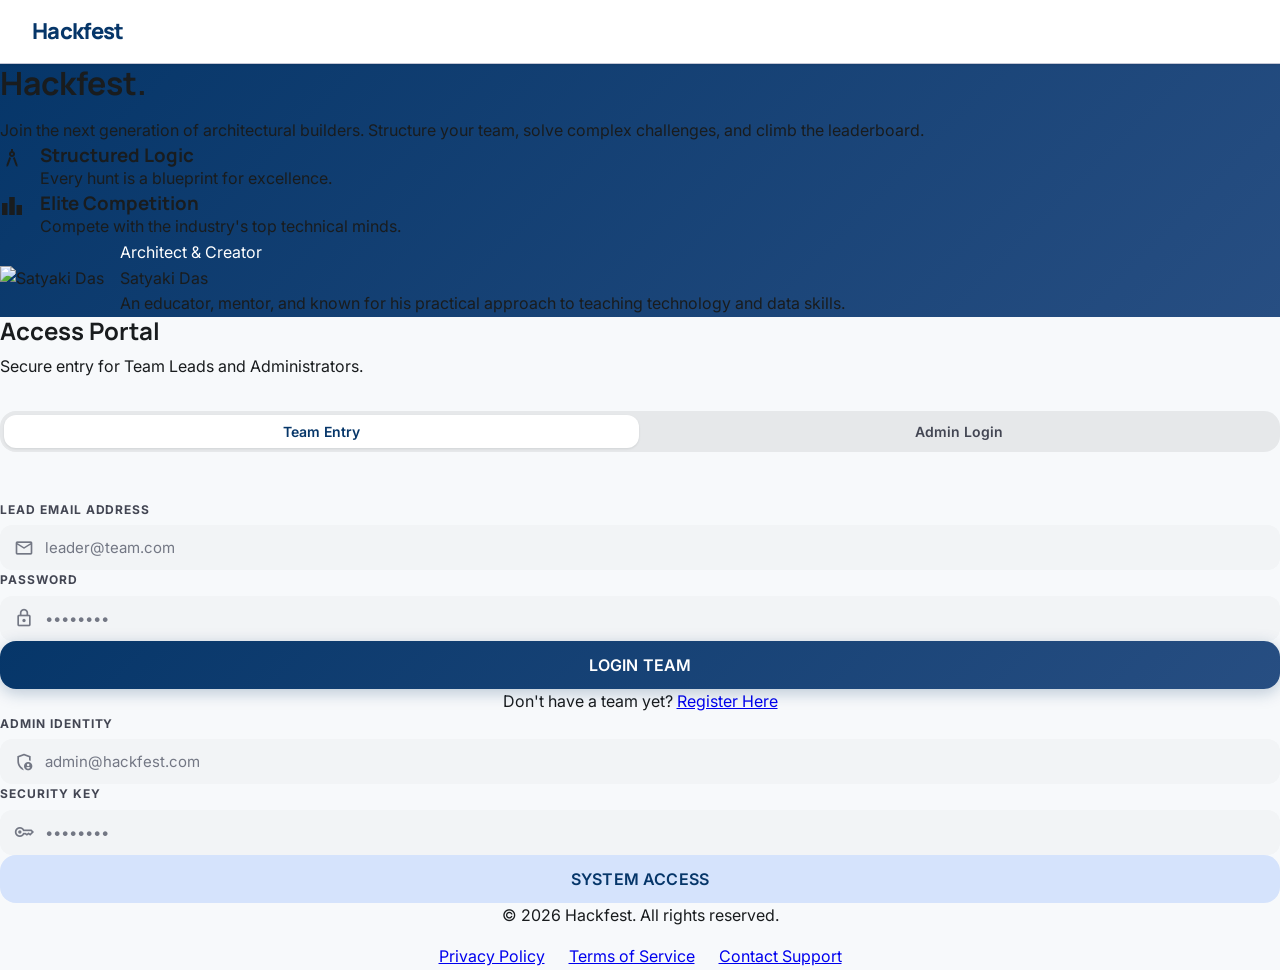
==== commit 215d78f5: "Add files via upload" ====
--- a/index.html
+++ b/index.html
@@ -5,7 +5,23 @@
     <meta charset="UTF-8">
     <meta name="viewport" content="width=device-width, initial-scale=1.0">
     <title>Hackfest | Login Portal</title>
-    <link rel="stylesheet" href="dist/output.css">
+    <link rel="stylesheet" href="style.css">
+    <script src="https://cdn.tailwindcss.com"></script>
+    <script>
+        tailwind.config = {
+            theme: {
+                extend: {
+                    colors: {
+                        primary: "var(--primary)",
+                        "primary-container": "var(--primary-container)",
+                        "surface-container-low": "var(--surface-container-low)",
+                        "surface-container-lowest": "var(--surface-container-lowest)",
+                        "outline": "var(--outline)"
+                    }
+                }
+            }
+        }
+    </script>
 </head>
 
 <body class="bg-surface font-body text-on-surface flex flex-col min-h-screen">
@@ -145,13 +161,14 @@
     </div>
 
     <script type="module">
-        import { supabase } from './config.js';
-
-        // Check if already logged in via sessionStorage
-        document.addEventListener('DOMContentLoaded', () => {
-            const user = JSON.parse(sessionStorage.getItem('hf_user'));
+        import { supabase, getCurrentUser, isAdmin } from './config.js';
+
+        // Check if already logged in
+        document.addEventListener('DOMContentLoaded', async () => {
+            const user = await getCurrentUser();
             if (user) {
-                window.location.href = user.role === 'admin' ? 'admin.html' : 'dashboard.html';
+                const admin = await isAdmin(user);
+                window.location.href = admin ? 'admin.html' : 'dashboard.html';
             }
         });
 
@@ -182,10 +199,10 @@
             errorAlert.classList.remove('hidden');
         }
 
-        // Team Login — queries custom `teams` table directly (no Supabase Auth)
+        // Team Login
         teamForm.addEventListener('submit', async (e) => {
             e.preventDefault();
-            const email = document.getElementById('teamEmail').value.trim().toLowerCase();
+            const email = document.getElementById('teamEmail').value;
             const password = document.getElementById('teamPassword').value;
             const btn = document.getElementById('teamSubmitBtn');
             errorAlert.classList.add('hidden');
@@ -194,34 +211,33 @@
             btn.innerHTML = '<span class="material-symbols-outlined animate-spin">refresh</span> VERIFYING...';
 
             try {
-                // Query the teams table directly — no Supabase Auth needed
-                const { data: team, error } = await supabase
-                    .from('teams')
-                    .select('id, team_name, lead_email, password_hash')
-                    .eq('lead_email', email)
-                    .single();
-
-                if (error || !team) throw new Error('No team registered with this email.');
-
-                // Compare password (stored as plain text in password_hash for hackathon simplicity)
-                if (team.password_hash !== password) throw new Error('Incorrect password.');
-
-                // Store session manually
-                sessionStorage.setItem('hf_user', JSON.stringify({ id: team.id, email: team.lead_email, role: 'lead', team_name: team.team_name }));
+                // In Supabase, if auth is fully setup, it's signInWithPassword
+                // If it fails, they might not be registered in Auth. We will attempt it.
+                if (!supabase.auth) throw new Error("Supabase Auth required. Check config.js");
+
+                const { data, error } = await supabase.auth.signInWithPassword({ email, password });
+                if (error) throw error;
+
+                // Validate if user is actually a team lead in DB
+                const { data: teamCheck } = await supabase.from('teams').select('id').eq('lead_email', email).single();
+                if (!teamCheck) {
+                    await supabase.auth.signOut();
+                    throw new Error("No team registered with this email.");
+                }
 
                 window.location.href = 'dashboard.html';
             } catch (err) {
-                showError(err.message || 'Login failed. Verify credentials.');
+                showError(err.message || 'Login failed. Verify credentials and active internet connection.');
             } finally {
                 btn.disabled = false;
                 btn.innerHTML = 'LOGIN TEAM';
             }
         });
 
-        // Admin Login — queries custom `admins` table directly (no Supabase Auth)
+        // Admin Login
         adminForm.addEventListener('submit', async (e) => {
             e.preventDefault();
-            const email = document.getElementById('adminEmail').value.trim().toLowerCase();
+            const email = document.getElementById('adminEmail').value;
             const password = document.getElementById('adminPassword').value;
             const btn = document.getElementById('adminSubmitBtn');
             errorAlert.classList.add('hidden');
@@ -230,20 +246,15 @@
             btn.innerHTML = '<span class="material-symbols-outlined animate-spin">refresh</span> ACCESSING...';
 
             try {
-                // Query the admins table directly — no Supabase Auth needed
-                const { data: admin, error } = await supabase
-                    .from('admins')
-                    .select('id, email, password_hash')
-                    .eq('email', email)
-                    .single();
-
-                if (error || !admin) throw new Error('Admin account not found.');
-
-                // Compare password
-                if (admin.password_hash !== password) throw new Error('Incorrect security key.');
-
-                // Store session manually
-                sessionStorage.setItem('hf_user', JSON.stringify({ id: admin.id, email: admin.email, role: 'admin' }));
+                const { data, error } = await supabase.auth.signInWithPassword({ email, password });
+                if (error) throw error;
+
+                // Validate admin row
+                const { data: adminCheck } = await supabase.from('admins').select('id').eq('email', email).single();
+                if (!adminCheck) {
+                    await supabase.auth.signOut();
+                    throw new Error("Unauthorized. Admin access required.");
+                }
 
                 window.location.href = 'admin.html';
             } catch (err) {
--- a/style.css
+++ b/style.css
@@ -0,0 +1,626 @@
+/* ============================================================
+   HACKFEST — SHARED DESIGN SYSTEM
+   Blue-primary Material Design token system
+   ============================================================ */
+
+@import url('https://fonts.googleapis.com/css2?family=Manrope:wght@400;500;600;700;800;900&family=Inter:wght@400;500;600;700&display=swap');
+@import url('https://fonts.googleapis.com/css2?family=Material+Symbols+Outlined:opsz,wght,FILL,GRAD@20..48,100..700,0..1,-50..200');
+
+/* ── CSS Custom Properties ── */
+:root {
+    /* Primary palette */
+    --primary: #063669;
+    --primary-container: #274e82;
+    --primary-fixed: #d5e3ff;
+    --primary-fixed-dim: #a7c8ff;
+    --on-primary: #ffffff;
+    --on-primary-container: #9cc0fb;
+    --on-primary-fixed: #001b3c;
+    --on-primary-fixed-variant: #1f477b;
+    --inverse-primary: #a7c8ff;
+
+    /* Secondary */
+    --secondary: #515f74;
+    --secondary-container: #d5e3fc;
+    --secondary-fixed: #d5e3fc;
+    --secondary-fixed-dim: #b9c7df;
+    --on-secondary: #ffffff;
+    --on-secondary-container: #57657a;
+    --on-secondary-fixed: #0d1c2e;
+    --on-secondary-fixed-variant: #3a485b;
+
+    /* Tertiary */
+    --tertiary: #651f00;
+    --tertiary-container: #8b2e01;
+    --tertiary-fixed: #ffdbcf;
+    --tertiary-fixed-dim: #ffb59a;
+    --on-tertiary: #ffffff;
+    --on-tertiary-container: #ffaa8a;
+    --on-tertiary-fixed: #380d00;
+    --on-tertiary-fixed-variant: #802900;
+
+    /* Error */
+    --error: #ba1a1a;
+    --error-container: #ffdad6;
+    --on-error: #ffffff;
+    --on-error-container: #93000a;
+
+    /* Surface */
+    --surface: #f7f9fb;
+    --surface-dim: #d8dadc;
+    --surface-bright: #f7f9fb;
+    --surface-variant: #e0e3e5;
+    --surface-container-lowest: #ffffff;
+    --surface-container-low: #f2f4f6;
+    --surface-container: #eceef0;
+    --surface-container-high: #e6e8ea;
+    --surface-container-highest: #e0e3e5;
+    --surface-tint: #3a5f94;
+
+    /* Text */
+    --on-surface: #191c1e;
+    --on-surface-variant: #434653;
+    --on-background: #191c1e;
+    --background: #f7f9fb;
+
+    /* Misc */
+    --outline: #737784;
+    --outline-variant: #c3c6d5;
+    --inverse-surface: #2d3133;
+    --inverse-on-surface: #eff1f3;
+
+    /* Spacing & Shape */
+    --radius-sm: 0.375rem;
+    --radius-md: 0.75rem;
+    --radius-lg: 1rem;
+    --radius-xl: 1.25rem;
+    --radius-2xl: 1.5rem;
+    --radius-full: 9999px;
+
+    /* Typography */
+    --font-headline: 'Manrope', sans-serif;
+    --font-body: 'Inter', sans-serif;
+
+    /* Shadows */
+    --shadow-sm: 0 1px 3px rgba(25,28,30,0.06), 0 1px 2px rgba(25,28,30,0.04);
+    --shadow-md: 0 4px 16px rgba(25,28,30,0.08), 0 2px 6px rgba(25,28,30,0.04);
+    --shadow-lg: 0 12px 40px rgba(25,28,30,0.10), 0 4px 12px rgba(25,28,30,0.06);
+    --shadow-xl: 0 20px 60px rgba(6,54,105,0.15);
+
+    /* Transitions */
+    --transition: 200ms cubic-bezier(0.4, 0, 0.2, 1);
+}
+
+/* ── Reset & Base ── */
+*, *::before, *::after { box-sizing: border-box; margin: 0; padding: 0; }
+
+html { scroll-behavior: smooth; -webkit-text-size-adjust: 100%; }
+
+body {
+    font-family: var(--font-body);
+    background: var(--background);
+    color: var(--on-surface);
+    line-height: 1.6;
+    min-height: 100vh;
+    display: flex;
+    flex-direction: column;
+    -webkit-font-smoothing: antialiased;
+}
+
+/* ── Material Symbols ── */
+.material-symbols-outlined {
+    font-variation-settings: 'FILL' 0, 'wght' 400, 'GRAD' 0, 'opsz' 24;
+    vertical-align: middle;
+    user-select: none;
+}
+.icon-fill { font-variation-settings: 'FILL' 1, 'wght' 400, 'GRAD' 0, 'opsz' 24; }
+
+/* ── Typography ── */
+h1, h2, h3, h4, h5, h6 { font-family: var(--font-headline); line-height: 1.2; }
+
+.text-display   { font-size: clamp(2rem, 5vw, 3.5rem); font-weight: 900; letter-spacing: -0.03em; }
+.text-headline  { font-size: clamp(1.5rem, 3vw, 2rem); font-weight: 800; letter-spacing: -0.02em; }
+.text-title     { font-size: 1.25rem; font-weight: 700; letter-spacing: -0.01em; }
+.text-label     { font-size: 0.75rem; font-weight: 600; letter-spacing: 0.1em; text-transform: uppercase; }
+.text-body      { font-size: 0.9375rem; }
+.text-caption   { font-size: 0.75rem; color: var(--on-surface-variant); }
+
+/* ── Navigation ── */
+.nav-bar {
+    background: var(--surface-container-lowest);
+    border-bottom: 1px solid var(--outline-variant);
+    display: flex;
+    align-items: center;
+    justify-content: space-between;
+    padding: 0 2rem;
+    height: 64px;
+    position: sticky;
+    top: 0;
+    z-index: 100;
+    box-shadow: var(--shadow-sm);
+}
+
+.nav-brand {
+    font-family: var(--font-headline);
+    font-weight: 900;
+    font-size: 1.375rem;
+    color: var(--primary);
+    letter-spacing: -0.03em;
+    text-decoration: none;
+}
+
+.nav-links { display: flex; align-items: center; gap: 0.25rem; }
+
+.nav-link {
+    font-family: var(--font-body);
+    font-weight: 600;
+    font-size: 0.875rem;
+    color: var(--on-surface-variant);
+    text-decoration: none;
+    padding: 0.5rem 1rem;
+    border-radius: var(--radius-md);
+    transition: all var(--transition);
+    display: flex; align-items: center; gap: 0.375rem;
+}
+.nav-link:hover { color: var(--primary); background: var(--surface-container-low); }
+.nav-link.active { color: var(--primary); background: var(--primary-fixed); font-weight: 700; }
+
+.nav-actions { display: flex; align-items: center; gap: 0.75rem; }
+
+/* ── Buttons ── */
+.btn {
+    display: inline-flex;
+    align-items: center;
+    justify-content: center;
+    gap: 0.5rem;
+    font-family: var(--font-body);
+    font-weight: 600;
+    font-size: 0.875rem;
+    padding: 0.625rem 1.25rem;
+    border-radius: var(--radius-md);
+    border: none;
+    cursor: pointer;
+    text-decoration: none;
+    transition: all var(--transition);
+    white-space: nowrap;
+    letter-spacing: 0.01em;
+    position: relative;
+    overflow: hidden;
+}
+.btn:disabled { opacity: 0.5; cursor: not-allowed; }
+.btn:active:not(:disabled) { transform: scale(0.97); }
+
+.btn-primary {
+    background: linear-gradient(135deg, var(--primary) 0%, var(--primary-container) 100%);
+    color: var(--on-primary);
+    box-shadow: 0 4px 16px rgba(6,54,105,0.25);
+}
+.btn-primary:hover:not(:disabled) { 
+    box-shadow: 0 6px 24px rgba(6,54,105,0.35);
+    transform: translateY(-1px);
+}
+
+.btn-secondary {
+    background: var(--secondary-container);
+    color: var(--primary);
+}
+.btn-secondary:hover:not(:disabled) { background: var(--primary-fixed); }
+
+.btn-ghost {
+    background: transparent;
+    color: var(--on-surface-variant);
+    border: 1.5px solid var(--outline-variant);
+}
+.btn-ghost:hover:not(:disabled) { border-color: var(--primary); color: var(--primary); background: var(--surface-container-low); }
+
+.btn-danger {
+    background: var(--error-container);
+    color: var(--error);
+}
+.btn-danger:hover:not(:disabled) { background: var(--error); color: white; }
+
+.btn-sm { padding: 0.375rem 0.75rem; font-size: 0.8125rem; }
+.btn-lg { padding: 0.875rem 2rem; font-size: 1rem; border-radius: var(--radius-lg); }
+.btn-full { width: 100%; }
+.btn-icon { padding: 0.5rem; border-radius: var(--radius-md); aspect-ratio: 1; }
+
+/* ── Form Elements ── */
+.form-group { display: flex; flex-direction: column; gap: 0.375rem; }
+.form-label {
+    font-size: 0.75rem;
+    font-weight: 700;
+    color: var(--on-surface-variant);
+    letter-spacing: 0.08em;
+    text-transform: uppercase;
+}
+.form-input, .form-select, .form-textarea {
+    width: 100%;
+    padding: 0.75rem 1rem;
+    background: var(--surface-container-low);
+    border: 1.5px solid transparent;
+    border-radius: var(--radius-md);
+    font-family: var(--font-body);
+    font-size: 0.9375rem;
+    color: var(--on-surface);
+    transition: all var(--transition);
+    outline: none;
+}
+.form-input:focus, .form-select:focus, .form-textarea:focus {
+    border-color: var(--primary);
+    background: var(--surface-container-lowest);
+    box-shadow: 0 0 0 3px rgba(6,54,105,0.08);
+}
+.form-input::placeholder, .form-textarea::placeholder { color: var(--outline); }
+.form-input.error { border-color: var(--error); }
+.form-error { font-size: 0.8125rem; color: var(--error); font-weight: 500; margin-top: 0.25rem; }
+.form-hint { font-size: 0.8125rem; color: var(--on-surface-variant); }
+
+.input-icon-wrap { position: relative; }
+.input-icon-wrap .form-input { padding-left: 2.75rem; }
+.input-icon-wrap .input-icon {
+    position: absolute; left: 0.875rem; top: 50%; transform: translateY(-50%);
+    color: var(--outline); font-size: 1.25rem; pointer-events: none;
+    transition: color var(--transition);
+}
+.input-icon-wrap:focus-within .input-icon { color: var(--primary); }
+
+/* Toggle */
+.toggle-switch { position: relative; display: inline-flex; align-items: center; cursor: pointer; gap: 0.5rem; }
+.toggle-switch input { position: absolute; opacity: 0; width: 0; height: 0; }
+.toggle-track {
+    width: 44px; height: 24px;
+    background: var(--surface-container-highest);
+    border-radius: var(--radius-full);
+    transition: background var(--transition);
+    position: relative;
+}
+.toggle-switch input:checked + .toggle-track { background: var(--primary); }
+.toggle-track::after {
+    content: '';
+    position: absolute;
+    top: 3px; left: 3px;
+    width: 18px; height: 18px;
+    background: white;
+    border-radius: 50%;
+    transition: transform var(--transition);
+    box-shadow: var(--shadow-sm);
+}
+.toggle-switch input:checked + .toggle-track::after { transform: translateX(20px); }
+
+/* ── Cards ── */
+.card {
+    background: var(--surface-container-lowest);
+    border-radius: var(--radius-xl);
+    box-shadow: var(--shadow-sm);
+    overflow: hidden;
+}
+.card-padded { padding: 1.75rem; }
+.card-hover { transition: all var(--transition); }
+.card-hover:hover { box-shadow: var(--shadow-md); transform: translateY(-2px); }
+
+/* Stat card */
+.stat-card {
+    background: var(--surface-container-lowest);
+    border-radius: var(--radius-xl);
+    padding: 1.5rem;
+    display: flex; flex-direction: column; justify-content: space-between;
+    min-height: 140px;
+    transition: all var(--transition);
+}
+.stat-card:hover { box-shadow: var(--shadow-md); background: var(--surface-container-low); }
+.stat-card.featured {
+    background: linear-gradient(135deg, var(--primary) 0%, var(--primary-container) 100%);
+    color: var(--on-primary);
+}
+.stat-value { font-family: var(--font-headline); font-size: 2.25rem; font-weight: 900; color: var(--primary); line-height: 1; }
+.stat-card.featured .stat-value { color: var(--on-primary); }
+.stat-label { font-size: 0.75rem; font-weight: 700; color: var(--on-surface-variant); letter-spacing: 0.08em; text-transform: uppercase; }
+.stat-card.featured .stat-label { color: rgba(255,255,255,0.75); }
+.stat-sub { font-size: 0.8125rem; color: var(--on-surface-variant); margin-top: 0.25rem; }
+.stat-card.featured .stat-sub { color: rgba(255,255,255,0.65); }
+
+/* Hackathon cards */
+.hack-card-hero {
+    border-radius: var(--radius-xl);
+    overflow: hidden;
+    position: relative;
+    min-height: 300px;
+    display: flex; align-items: flex-end;
+    background: linear-gradient(135deg, var(--primary) 0%, var(--primary-container) 100%);
+}
+.hack-card-hero-overlay {
+    position: absolute; inset: 0;
+    background: linear-gradient(to top, rgba(6,54,105,0.9) 0%, rgba(6,54,105,0.3) 100%);
+}
+.hack-card-hero-content { position: relative; z-index: 1; padding: 2rem; width: 100%; }
+
+.hack-card {
+    background: var(--surface-container-lowest);
+    border-radius: var(--radius-xl);
+    overflow: hidden;
+    transition: all var(--transition);
+    display: flex; flex-direction: column;
+    box-shadow: var(--shadow-sm);
+}
+.hack-card:hover { box-shadow: var(--shadow-md); transform: translateY(-3px); }
+.hack-card-image { height: 160px; overflow: hidden; background: var(--surface-container-high); }
+.hack-card-image img { width: 100%; height: 100%; object-fit: cover; transition: transform 500ms ease; }
+.hack-card:hover .hack-card-image img { transform: scale(1.06); }
+.hack-card-body { padding: 1.5rem; flex: 1; display: flex; flex-direction: column; }
+
+/* ── Badges ── */
+.badge {
+    display: inline-flex; align-items: center; gap: 0.25rem;
+    font-family: var(--font-body); font-size: 0.6875rem; font-weight: 700;
+    padding: 0.25rem 0.625rem; border-radius: var(--radius-full);
+    letter-spacing: 0.06em; text-transform: uppercase; white-space: nowrap;
+}
+.badge-ongoing { background: #d1fae5; color: #065f46; }
+.badge-upcoming { background: var(--secondary-container); color: var(--primary); }
+.badge-closed { background: var(--surface-container-highest); color: var(--on-surface-variant); }
+.badge-open { background: #d1fae5; color: #065f46; }
+.badge-closed-reg { background: var(--error-container); color: var(--error); }
+
+/* Live indicator */
+.live-dot {
+    display: inline-flex; align-items: center; gap: 0.375rem;
+    font-size: 0.75rem; font-weight: 700; color: #059669;
+    letter-spacing: 0.06em; text-transform: uppercase;
+}
+.live-dot::before {
+    content: ''; width: 8px; height: 8px; border-radius: 50%;
+    background: #10b981;
+    box-shadow: 0 0 0 0 rgba(16, 185, 129, 0.4);
+    animation: pulse-dot 1.8s ease infinite;
+}
+@keyframes pulse-dot {
+    0%   { box-shadow: 0 0 0 0 rgba(16, 185, 129, 0.4); }
+    70%  { box-shadow: 0 0 0 8px rgba(16, 185, 129, 0); }
+    100% { box-shadow: 0 0 0 0 rgba(16, 185, 129, 0); }
+}
+
+/* ── Tables ── */
+.data-table { width: 100%; border-collapse: collapse; }
+.data-table th {
+    font-size: 0.75rem; font-weight: 700; color: var(--on-surface-variant);
+    padding: 0.875rem 1.25rem; text-transform: uppercase; letter-spacing: 0.06em;
+    background: var(--surface-container-high); text-align: left;
+}
+.data-table td { padding: 1rem 1.25rem; border-bottom: 1px solid var(--surface-container); font-size: 0.9375rem; }
+.data-table tr:last-child td { border-bottom: none; }
+.data-table tbody tr { transition: background var(--transition); }
+.data-table tbody tr:hover { background: var(--surface-container-low); }
+
+/* ── Modals ── */
+.modal-overlay {
+    position: fixed; inset: 0; z-index: 200;
+    background: rgba(6,54,105,0.25);
+    backdrop-filter: blur(4px);
+    display: flex; align-items: center; justify-content: center;
+    padding: 1rem;
+    opacity: 0; pointer-events: none;
+    transition: opacity var(--transition);
+}
+.modal-overlay.open { opacity: 1; pointer-events: auto; }
+.modal {
+    background: var(--surface-container-lowest);
+    border-radius: var(--radius-2xl);
+    box-shadow: var(--shadow-xl);
+    width: 100%; max-width: 560px;
+    max-height: 90vh; overflow-y: auto;
+    transform: scale(0.96) translateY(12px);
+    transition: transform var(--transition);
+}
+.modal-overlay.open .modal { transform: scale(1) translateY(0); }
+.modal-header {
+    display: flex; align-items: center; justify-content: space-between;
+    padding: 1.5rem 1.75rem 1rem;
+    border-bottom: 1px solid var(--outline-variant);
+}
+.modal-title { font-family: var(--font-headline); font-size: 1.25rem; font-weight: 800; color: var(--primary); }
+.modal-body { padding: 1.5rem 1.75rem; display: flex; flex-direction: column; gap: 1.25rem; }
+.modal-footer { padding: 1rem 1.75rem 1.5rem; display: flex; justify-content: flex-end; gap: 0.75rem; border-top: 1px solid var(--outline-variant); }
+.modal-close { background: none; border: none; cursor: pointer; color: var(--on-surface-variant); border-radius: var(--radius-md); padding: 0.25rem; transition: color var(--transition); }
+.modal-close:hover { color: var(--primary); }
+
+/* ── Toast notifications ── */
+.toast-container { position: fixed; bottom: 1.5rem; right: 1.5rem; z-index: 300; display: flex; flex-direction: column; gap: 0.5rem; }
+.toast {
+    display: flex; align-items: center; gap: 0.75rem;
+    background: var(--inverse-surface); color: var(--inverse-on-surface);
+    padding: 0.875rem 1.25rem; border-radius: var(--radius-lg);
+    box-shadow: var(--shadow-lg); font-size: 0.875rem; font-weight: 500;
+    min-width: 280px; max-width: 380px;
+    animation: toast-in 300ms ease forwards;
+}
+.toast.toast-success { background: #064e3b; color: #d1fae5; }
+.toast.toast-error { background: #7f1d1d; color: #fecaca; }
+.toast.toast-out { animation: toast-out 300ms ease forwards; }
+@keyframes toast-in { from { transform: translateX(100%); opacity: 0; } to { transform: translateX(0); opacity: 1; } }
+@keyframes toast-out { from { transform: translateX(0); opacity: 1; } to { transform: translateX(100%); opacity: 0; } }
+
+/* ── Progress bar ── */
+.progress-bar {
+    height: 8px; background: var(--surface-container-highest); border-radius: var(--radius-full); overflow: hidden;
+}
+.progress-fill {
+    height: 100%;
+    background: linear-gradient(90deg, var(--primary-container), var(--primary));
+    border-radius: var(--radius-full);
+    transition: width 600ms cubic-bezier(0.4, 0, 0.2, 1);
+}
+
+/* ── Section headings ── */
+.section-header { display: flex; align-items: center; gap: 1rem; margin-bottom: 1.5rem; }
+.section-header h2 { font-family: var(--font-headline); font-size: 1.375rem; font-weight: 800; color: var(--primary); white-space: nowrap; }
+.section-divider { flex: 1; height: 1.5px; background: var(--outline-variant); }
+
+/* ── Tabs ── */
+.tab-bar { display: flex; background: var(--surface-container-high); padding: 4px; border-radius: var(--radius-lg); gap: 2px; }
+.tab-btn {
+    flex: 1; padding: 0.5rem 1rem; font-size: 0.875rem; font-weight: 600;
+    background: none; border: none; cursor: pointer;
+    border-radius: var(--radius-md); color: var(--on-surface-variant);
+    transition: all var(--transition); font-family: var(--font-body);
+}
+.tab-btn.active { background: var(--surface-container-lowest); color: var(--primary); box-shadow: var(--shadow-sm); }
+
+/* Admin sidebar tabs */
+.sidebar-tabs { display: flex; flex-direction: column; gap: 0.25rem; }
+.sidebar-tab {
+    display: flex; align-items: center; gap: 0.75rem;
+    padding: 0.75rem 1rem; border-radius: var(--radius-md);
+    background: none; border: none; cursor: pointer;
+    color: var(--on-surface-variant); font-size: 0.9375rem; font-weight: 600;
+    transition: all var(--transition); font-family: var(--font-body);
+    text-align: left; width: 100%;
+}
+.sidebar-tab:hover { background: var(--surface-container-low); color: var(--primary); }
+.sidebar-tab.active { background: var(--primary-fixed); color: var(--primary); }
+
+/* ── Hero gradient (for login, etc.) ── */
+.hero-bg {
+    background: linear-gradient(135deg, var(--primary) 0%, var(--primary-container) 100%);
+}
+
+/* ── Leaderboard podium ── */
+.podium-card {
+    background: var(--surface-container-lowest);
+    border-radius: var(--radius-xl);
+    padding: 2rem 1.5rem;
+    display: flex; flex-direction: column; align-items: center;
+    text-align: center; transition: all var(--transition);
+    box-shadow: var(--shadow-sm);
+}
+.podium-card.rank-1 {
+    background: linear-gradient(135deg, var(--primary) 0%, var(--primary-container) 100%);
+    color: white; transform: translateY(-12px);
+    box-shadow: var(--shadow-xl);
+}
+.podium-avatar {
+    width: 64px; height: 64px; border-radius: var(--radius-lg);
+    background: var(--surface-container-high);
+    display: flex; align-items: center; justify-content: center;
+    font-family: var(--font-headline); font-size: 1.5rem; font-weight: 800;
+    color: var(--primary); margin-bottom: 1rem;
+}
+.podium-card.rank-1 .podium-avatar { background: rgba(255,255,255,0.2); color: white; width: 80px; height: 80px; }
+
+/* ── Answer feedback ── */
+.answer-result {
+    display: flex; align-items: flex-start; gap: 0.75rem;
+    padding: 1rem 1.25rem; border-radius: var(--radius-lg); font-size: 0.9375rem; font-weight: 500;
+    animation: fade-in 250ms ease;
+}
+.answer-result.correct { background: #d1fae5; color: #064e3b; border: 1px solid #6ee7b7; }
+.answer-result.wrong   { background: var(--error-container); color: var(--on-error-container); border: 1px solid #fca5a5; }
+
+/* ── Confetti overlay ── */
+#confetti-canvas {
+    position: fixed; inset: 0; z-index: 500; pointer-events: none;
+    width: 100%; height: 100%;
+}
+
+/* ── Win screen ── */
+.win-screen {
+    position: fixed; inset: 0; z-index: 400;
+    background: rgba(6,54,105,0.85); backdrop-filter: blur(8px);
+    display: flex; align-items: center; justify-content: center;
+    flex-direction: column; gap: 1.5rem; text-align: center; padding: 2rem;
+}
+.win-badge {
+    width: 120px; height: 120px; border-radius: 50%;
+    background: linear-gradient(135deg, #fbbf24, #f59e0b);
+    display: flex; align-items: center; justify-content: center;
+    box-shadow: 0 0 60px rgba(251, 191, 36, 0.5);
+    animation: win-pulse 2s ease infinite;
+}
+@keyframes win-pulse { 0%, 100% { transform: scale(1); } 50% { transform: scale(1.05); } }
+
+/* ── Round progress stepper ── */
+.round-stepper { display: flex; align-items: center; gap: 0; }
+.round-step {
+    width: 36px; height: 36px; border-radius: 50%;
+    display: flex; align-items: center; justify-content: center;
+    font-size: 0.75rem; font-weight: 700; font-family: var(--font-headline);
+    transition: all var(--transition); flex-shrink: 0;
+}
+.round-step.done { background: var(--primary); color: white; }
+.round-step.current { background: var(--primary-fixed); color: var(--primary); box-shadow: 0 0 0 3px rgba(6,54,105,0.2); }
+.round-step.locked { background: var(--surface-container-highest); color: var(--outline); }
+.round-connector { flex: 1; height: 2px; background: var(--surface-container-highest); min-width: 12px; }
+.round-connector.done { background: var(--primary); }
+
+/* ── Animations ── */
+@keyframes fade-in { from { opacity: 0; transform: translateY(8px); } to { opacity: 1; transform: translateY(0); } }
+@keyframes slide-up { from { opacity: 0; transform: translateY(20px); } to { opacity: 1; transform: translateY(0); } }
+.animate-fade-in { animation: fade-in 400ms ease; }
+.animate-slide-up { animation: slide-up 500ms ease; }
+
+/* ── Page loading spinner ── */
+.page-loader {
+    position: fixed; inset: 0; z-index: 999;
+    background: var(--background);
+    display: flex; align-items: center; justify-content: center;
+    flex-direction: column; gap: 1rem;
+}
+.spinner {
+    width: 40px; height: 40px; border-radius: 50%;
+    border: 3px solid var(--surface-container-highest);
+    border-top-color: var(--primary);
+    animation: spin 700ms linear infinite;
+}
+@keyframes spin { to { transform: rotate(360deg); } }
+
+/* ── Empty state ── */
+.empty-state {
+    display: flex; flex-direction: column; align-items: center;
+    justify-content: center; gap: 1rem; padding: 4rem 2rem; text-align: center;
+    color: var(--on-surface-variant);
+}
+
+/* ── Scrollbar ── */
+::-webkit-scrollbar { width: 6px; height: 6px; }
+::-webkit-scrollbar-track { background: transparent; }
+::-webkit-scrollbar-thumb { background: var(--outline-variant); border-radius: var(--radius-full); }
+::-webkit-scrollbar-thumb:hover { background: var(--outline); }
+
+/* ── Responsive ── */
+@media (max-width: 768px) {
+    .nav-bar { padding: 0 1rem; }
+    .nav-links { display: none; }
+    .hide-mobile { display: none; }
+}
+
+@media (min-width: 769px) {
+    .show-mobile-only { display: none; }
+}
+
+/* ── Layout utilities ── */
+.page-main { flex: 1; max-width: 1280px; margin: 0 auto; width: 100%; padding: 2rem 2rem; }
+@media (max-width: 768px) { .page-main { padding: 1rem; } }
+
+.grid-2 { display: grid; grid-template-columns: repeat(2, 1fr); gap: 1.5rem; }
+.grid-3 { display: grid; grid-template-columns: repeat(3, 1fr); gap: 1.5rem; }
+.grid-4 { display: grid; grid-template-columns: repeat(4, 1fr); gap: 1.5rem; }
+@media (max-width: 1024px) { .grid-4 { grid-template-columns: repeat(2, 1fr); } .grid-3 { grid-template-columns: repeat(2, 1fr); } }
+@media (max-width: 640px) { .grid-2, .grid-3, .grid-4 { grid-template-columns: 1fr; } }
+
+.flex { display: flex; }
+.flex-col { flex-direction: column; }
+.items-center { align-items: center; }
+.justify-between { justify-content: space-between; }
+.gap-1 { gap: 0.25rem; } .gap-2 { gap: 0.5rem; } .gap-3 { gap: 0.75rem; }
+.gap-4 { gap: 1rem; } .gap-6 { gap: 1.5rem; } .gap-8 { gap: 2rem; }
+.mt-auto { margin-top: auto; }
+.mb-2 { margin-bottom: 0.5rem; } .mb-4 { margin-bottom: 1rem; } .mb-6 { margin-bottom: 1.5rem; } .mb-8 { margin-bottom: 2rem; }
+.w-full { width: 100%; }
+.text-right { text-align: right; }
+.text-center { text-align: center; }
+.truncate { overflow: hidden; text-overflow: ellipsis; white-space: nowrap; }
+
+/* Custom Scrollbar */
+.custom-scrollbar::-webkit-scrollbar { width: 6px; }
+.custom-scrollbar::-webkit-scrollbar-track { background: transparent; }
+.custom-scrollbar::-webkit-scrollbar-thumb { background-color: var(--outline-variant); border-radius: 10px; }
+
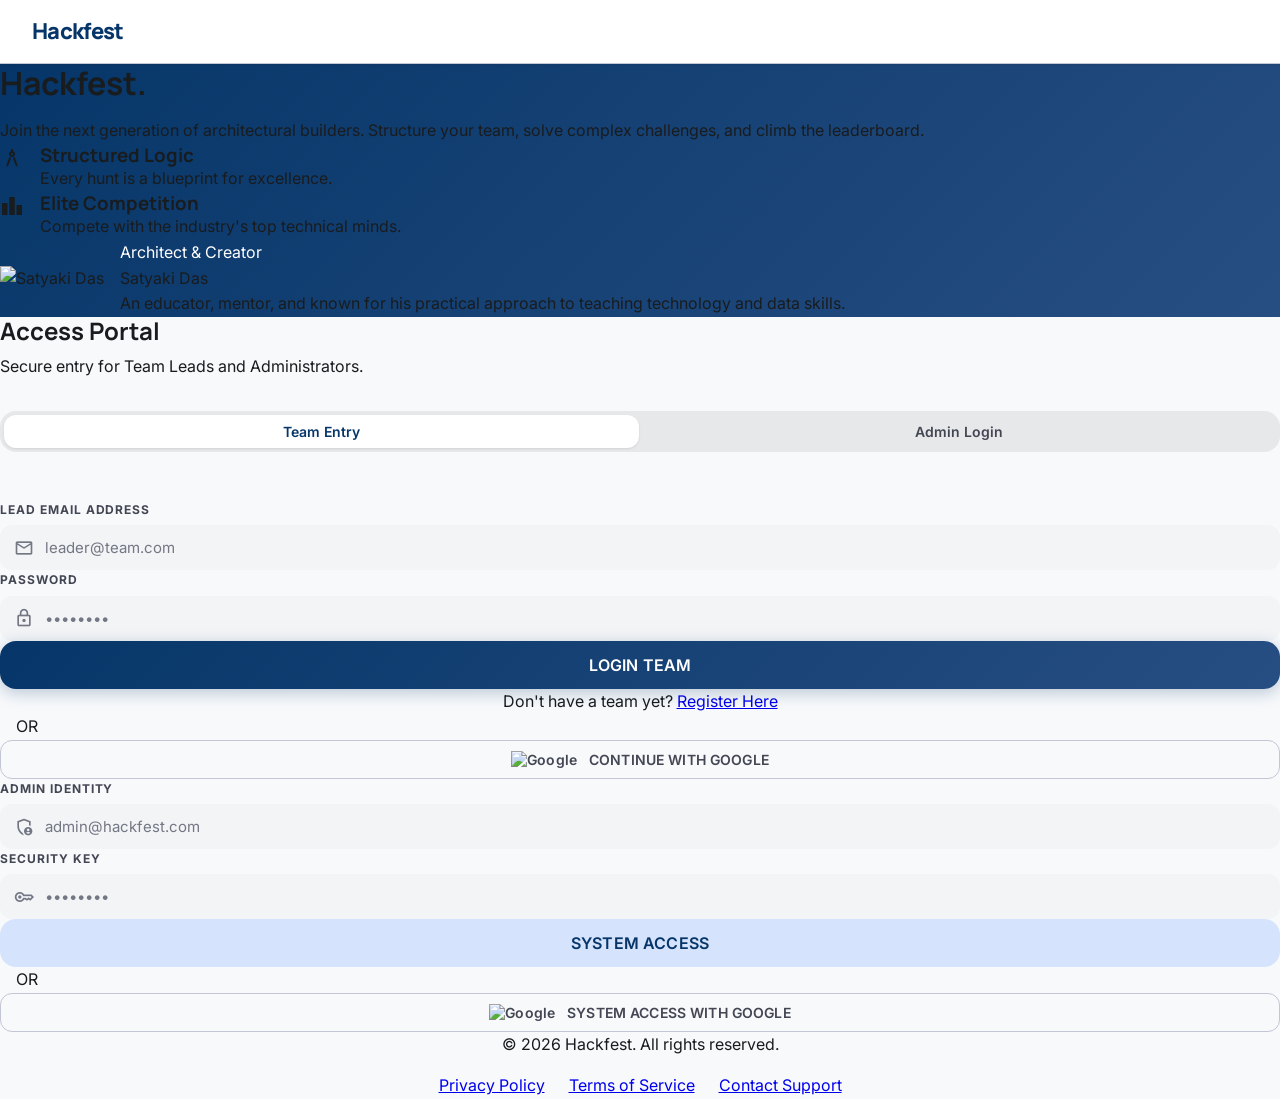
==== commit 8af32e67: "Add files via upload" ====
--- a/index.html
+++ b/index.html
@@ -133,6 +133,17 @@
                         Don't have a team yet? <a href="register.html"
                             class="font-bold text-primary hover:underline">Register Here</a>
                     </div>
+
+                    <div class="flex items-center gap-4 my-6">
+                        <div class="h-[1px] bg-outline-variant flex-grow"></div>
+                        <span class="text-[10px] text-outline uppercase tracking-widest font-bold">OR</span>
+                        <div class="h-[1px] bg-outline-variant flex-grow"></div>
+                    </div>
+
+                    <button type="button" class="btn btn-ghost btn-full border-outline text-on-surface hover:bg-surface-container-high transition-all flex items-center justify-center gap-3" id="googleTeamBtn">
+                        <img src="https://www.google.com/favicon.ico" alt="Google" class="w-4 h-4">
+                        CONTINUE WITH GOOGLE
+                    </button>
                 </form>
 
                 <!-- ADMIN LOGIN FORM -->
@@ -155,20 +166,42 @@
                     </div>
                     <button type="submit" class="btn btn-secondary btn-lg btn-full mt-2" id="adminSubmitBtn">SYSTEM
                         ACCESS</button>
+
+                    <div class="flex items-center gap-4 my-6">
+                        <div class="h-[1px] bg-outline-variant flex-grow"></div>
+                        <span class="text-[10px] text-outline uppercase tracking-widest font-bold">OR</span>
+                        <div class="h-[1px] bg-outline-variant flex-grow"></div>
+                    </div>
+
+                    <button type="button" class="btn btn-ghost btn-full border-outline text-on-surface hover:bg-surface-container-high transition-all flex items-center justify-center gap-3" id="googleAdminBtn">
+                        <img src="https://www.google.com/favicon.ico" alt="Google" class="w-4 h-4">
+                        SYSTEM ACCESS WITH GOOGLE
+                    </button>
                 </form>
             </div>
         </div>
     </div>
 
     <script type="module">
-        import { supabase, getCurrentUser, isAdmin } from './config.js';
+        import { supabase, getCurrentUser, isAdmin, getCurrentTeam, signInWithGoogle } from './config.js';
 
         // Check if already logged in
         document.addEventListener('DOMContentLoaded', async () => {
             const user = await getCurrentUser();
             if (user) {
                 const admin = await isAdmin(user);
-                window.location.href = admin ? 'admin.html' : 'dashboard.html';
+                if (admin) {
+                    window.location.href = 'admin.html';
+                    return;
+                }
+                
+                const team = await getCurrentTeam(user);
+                if (team) {
+                    window.location.href = 'dashboard.html';
+                } else {
+                    // User is logged in but has no team - send to register
+                    window.location.href = 'register.html';
+                }
             }
         });
 
@@ -264,6 +297,14 @@
                 btn.innerHTML = 'SYSTEM ACCESS';
             }
         });
+
+        // Google Auth Click Handlers
+        [document.getElementById('googleTeamBtn'), document.getElementById('googleAdminBtn')].forEach(btn => {
+            btn.addEventListener('click', async () => {
+                const { error } = await signInWithGoogle();
+                if (error) showError(error.message);
+            });
+        });
     </script>
     <footer
         class="w-full py-8 mt-auto flex flex-col md:flex-row justify-between items-center px-8 border-t border-outline-variant/30 text-xs tracking-wider uppercase bg-surface-container-low text-on-surface-variant font-label">
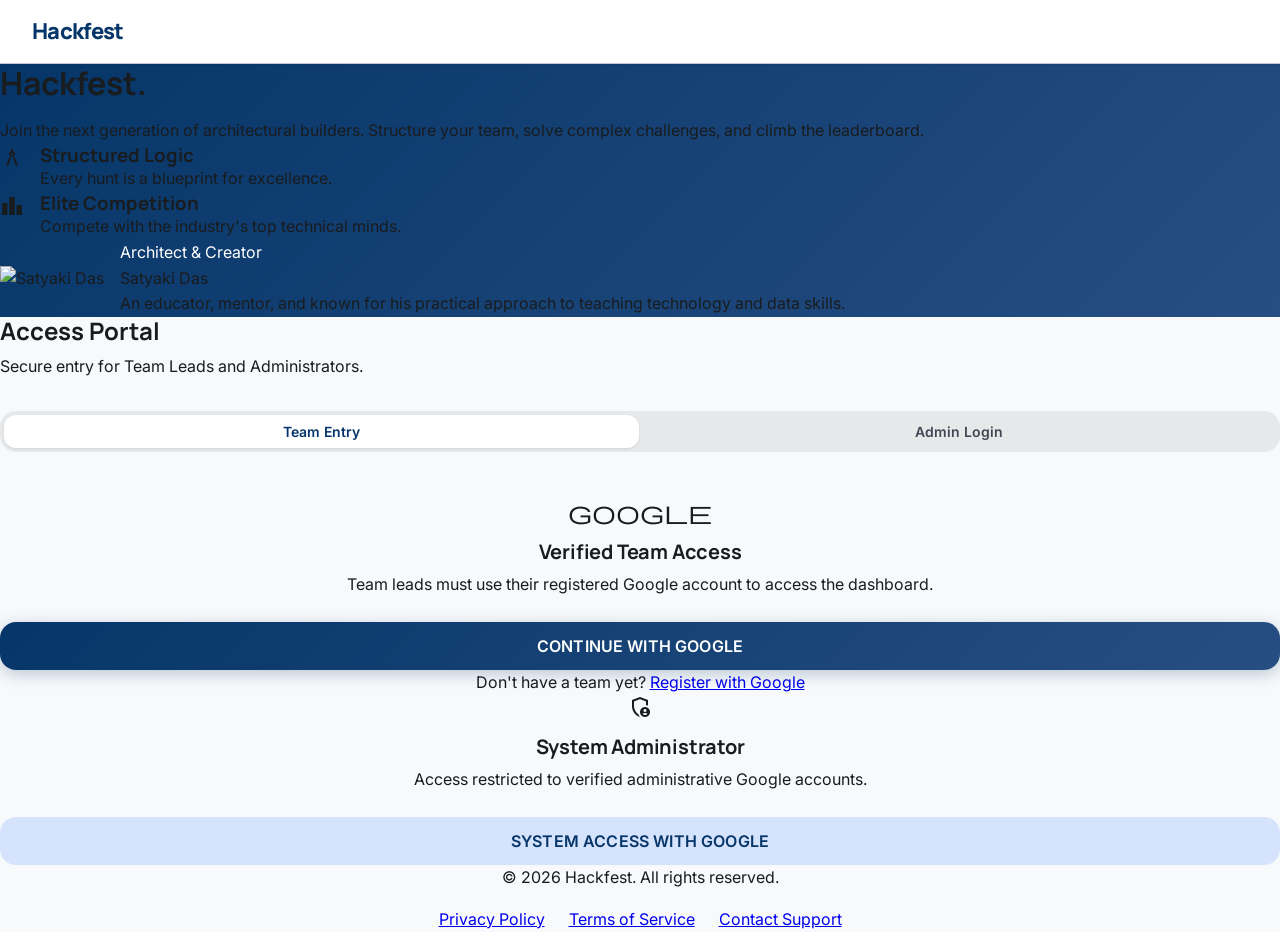
==== commit c03583b1: "Add files via upload" ====
--- a/index.html
+++ b/index.html
@@ -110,74 +110,35 @@
                     class="hidden bg-error-container text-on-error-container p-3 rounded-lg text-sm mb-4"></div>
 
                 <!-- TEAM LOGIN FORM -->
-                <form id="teamForm" class="space-y-5">
-                    <div class="form-group">
-                        <label class="form-label">Lead Email Address</label>
-                        <div class="input-icon-wrap">
-                            <span class="material-symbols-outlined input-icon">mail</span>
-                            <input type="email" id="teamEmail" class="form-input" placeholder="leader@team.com"
-                                required>
-                        </div>
-                    </div>
-                    <div class="form-group">
-                        <label class="form-label">Password</label>
-                        <div class="input-icon-wrap">
-                            <span class="material-symbols-outlined input-icon">lock</span>
-                            <input type="password" id="teamPassword" class="form-input" placeholder="••••••••" required>
-                        </div>
-                    </div>
-                    <button type="submit" class="btn btn-primary btn-lg btn-full mt-2" id="teamSubmitBtn">LOGIN
-                        TEAM</button>
+                <div id="teamForm" class="space-y-6">
+                    <div class="bg-surface-container-low p-6 rounded-xl border border-outline-variant/30 text-center">
+                        <span class="material-symbols-outlined text-primary text-4xl mb-4">google</span>
+                        <h4 class="text-title text-primary mb-2">Verified Team Access</h4>
+                        <p class="text-xs text-on-surface-variant mb-6">Team leads must use their registered Google account to access the dashboard.</p>
+                        
+                        <button type="button" class="btn btn-primary btn-lg btn-full shadow-lg shadow-primary/20 flex items-center justify-center gap-3" id="googleTeamBtn">
+                            CONTINUE WITH GOOGLE
+                        </button>
+                    </div>
 
                     <div class="text-center text-sm text-on-surface-variant mt-4">
                         Don't have a team yet? <a href="register.html"
-                            class="font-bold text-primary hover:underline">Register Here</a>
-                    </div>
-
-                    <div class="flex items-center gap-4 my-6">
-                        <div class="h-[1px] bg-outline-variant flex-grow"></div>
-                        <span class="text-[10px] text-outline uppercase tracking-widest font-bold">OR</span>
-                        <div class="h-[1px] bg-outline-variant flex-grow"></div>
-                    </div>
-
-                    <button type="button" class="btn btn-ghost btn-full border-outline text-on-surface hover:bg-surface-container-high transition-all flex items-center justify-center gap-3" id="googleTeamBtn">
-                        <img src="https://www.google.com/favicon.ico" alt="Google" class="w-4 h-4">
-                        CONTINUE WITH GOOGLE
-                    </button>
-                </form>
+                            class="font-bold text-primary hover:underline">Register with Google</a>
+                    </div>
+                </div>
 
                 <!-- ADMIN LOGIN FORM -->
-                <form id="adminForm" class="space-y-5 hidden">
-                    <div class="form-group">
-                        <label class="form-label">Admin Identity</label>
-                        <div class="input-icon-wrap">
-                            <span class="material-symbols-outlined input-icon">admin_panel_settings</span>
-                            <input type="email" id="adminEmail" class="form-input" placeholder="admin@hackfest.com"
-                                required>
-                        </div>
-                    </div>
-                    <div class="form-group">
-                        <label class="form-label">Security Key</label>
-                        <div class="input-icon-wrap">
-                            <span class="material-symbols-outlined input-icon">key</span>
-                            <input type="password" id="adminPassword" class="form-input" placeholder="••••••••"
-                                required>
-                        </div>
-                    </div>
-                    <button type="submit" class="btn btn-secondary btn-lg btn-full mt-2" id="adminSubmitBtn">SYSTEM
-                        ACCESS</button>
-
-                    <div class="flex items-center gap-4 my-6">
-                        <div class="h-[1px] bg-outline-variant flex-grow"></div>
-                        <span class="text-[10px] text-outline uppercase tracking-widest font-bold">OR</span>
-                        <div class="h-[1px] bg-outline-variant flex-grow"></div>
-                    </div>
-
-                    <button type="button" class="btn btn-ghost btn-full border-outline text-on-surface hover:bg-surface-container-high transition-all flex items-center justify-center gap-3" id="googleAdminBtn">
-                        <img src="https://www.google.com/favicon.ico" alt="Google" class="w-4 h-4">
-                        SYSTEM ACCESS WITH GOOGLE
-                    </button>
-                </form>
+                <div id="adminForm" class="space-y-6 hidden">
+                    <div class="bg-surface-container-low p-6 rounded-xl border border-secondary text-center">
+                        <span class="material-symbols-outlined text-secondary text-4xl mb-4">admin_panel_settings</span>
+                        <h4 class="text-title text-secondary mb-2">System Administrator</h4>
+                        <p class="text-xs text-on-surface-variant mb-6">Access restricted to verified administrative Google accounts.</p>
+                        
+                        <button type="button" class="btn btn-secondary btn-lg btn-full shadow-lg shadow-secondary/20 flex items-center justify-center gap-3" id="googleAdminBtn">
+                            SYSTEM ACCESS WITH GOOGLE
+                        </button>
+                    </div>
+                </div>
             </div>
         </div>
     </div>
@@ -231,72 +192,6 @@
             errorAlert.textContent = msg;
             errorAlert.classList.remove('hidden');
         }
-
-        // Team Login
-        teamForm.addEventListener('submit', async (e) => {
-            e.preventDefault();
-            const email = document.getElementById('teamEmail').value;
-            const password = document.getElementById('teamPassword').value;
-            const btn = document.getElementById('teamSubmitBtn');
-            errorAlert.classList.add('hidden');
-
-            btn.disabled = true;
-            btn.innerHTML = '<span class="material-symbols-outlined animate-spin">refresh</span> VERIFYING...';
-
-            try {
-                // In Supabase, if auth is fully setup, it's signInWithPassword
-                // If it fails, they might not be registered in Auth. We will attempt it.
-                if (!supabase.auth) throw new Error("Supabase Auth required. Check config.js");
-
-                const { data, error } = await supabase.auth.signInWithPassword({ email, password });
-                if (error) throw error;
-
-                // Validate if user is actually a team lead in DB
-                const { data: teamCheck } = await supabase.from('teams').select('id').eq('lead_email', email).single();
-                if (!teamCheck) {
-                    await supabase.auth.signOut();
-                    throw new Error("No team registered with this email.");
-                }
-
-                window.location.href = 'dashboard.html';
-            } catch (err) {
-                showError(err.message || 'Login failed. Verify credentials and active internet connection.');
-            } finally {
-                btn.disabled = false;
-                btn.innerHTML = 'LOGIN TEAM';
-            }
-        });
-
-        // Admin Login
-        adminForm.addEventListener('submit', async (e) => {
-            e.preventDefault();
-            const email = document.getElementById('adminEmail').value;
-            const password = document.getElementById('adminPassword').value;
-            const btn = document.getElementById('adminSubmitBtn');
-            errorAlert.classList.add('hidden');
-
-            btn.disabled = true;
-            btn.innerHTML = '<span class="material-symbols-outlined animate-spin">refresh</span> ACCESSING...';
-
-            try {
-                const { data, error } = await supabase.auth.signInWithPassword({ email, password });
-                if (error) throw error;
-
-                // Validate admin row
-                const { data: adminCheck } = await supabase.from('admins').select('id').eq('email', email).single();
-                if (!adminCheck) {
-                    await supabase.auth.signOut();
-                    throw new Error("Unauthorized. Admin access required.");
-                }
-
-                window.location.href = 'admin.html';
-            } catch (err) {
-                showError(err.message || 'Admin login failed.');
-            } finally {
-                btn.disabled = false;
-                btn.innerHTML = 'SYSTEM ACCESS';
-            }
-        });
 
         // Google Auth Click Handlers
         [document.getElementById('googleTeamBtn'), document.getElementById('googleAdminBtn')].forEach(btn => {
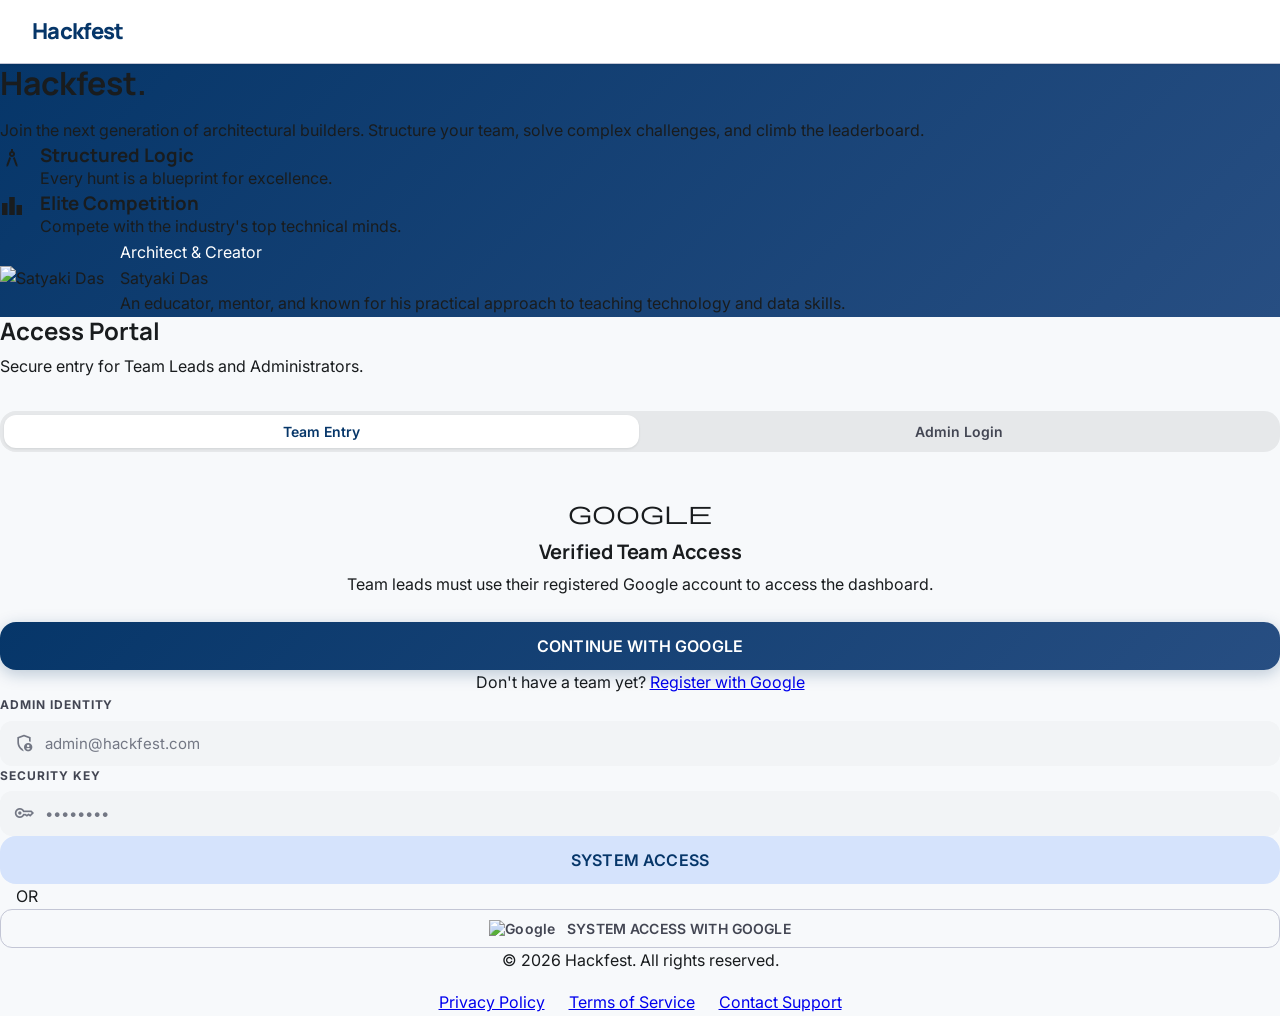
==== commit 31568e64: "Add files via upload" ====
--- a/index.html
+++ b/index.html
@@ -128,17 +128,36 @@
                 </div>
 
                 <!-- ADMIN LOGIN FORM -->
-                <div id="adminForm" class="space-y-6 hidden">
-                    <div class="bg-surface-container-low p-6 rounded-xl border border-secondary text-center">
-                        <span class="material-symbols-outlined text-secondary text-4xl mb-4">admin_panel_settings</span>
-                        <h4 class="text-title text-secondary mb-2">System Administrator</h4>
-                        <p class="text-xs text-on-surface-variant mb-6">Access restricted to verified administrative Google accounts.</p>
-                        
-                        <button type="button" class="btn btn-secondary btn-lg btn-full shadow-lg shadow-secondary/20 flex items-center justify-center gap-3" id="googleAdminBtn">
-                            SYSTEM ACCESS WITH GOOGLE
-                        </button>
-                    </div>
-                </div>
+                <form id="adminForm" class="space-y-5 hidden">
+                    <div class="form-group">
+                        <label class="form-label">Admin Identity</label>
+                        <div class="input-icon-wrap">
+                            <span class="material-symbols-outlined input-icon">admin_panel_settings</span>
+                            <input type="email" id="adminEmail" class="form-input" placeholder="admin@hackfest.com"
+                                required>
+                        </div>
+                    </div>
+                    <div class="form-group">
+                        <label class="form-label">Security Key</label>
+                        <div class="input-icon-wrap">
+                            <span class="material-symbols-outlined input-icon">key</span>
+                            <input type="password" id="adminPassword" class="form-input" placeholder="••••••••"
+                                required>
+                        </div>
+                    </div>
+                    <button type="submit" class="btn btn-secondary btn-lg btn-full mt-2" id="adminSubmitBtn">SYSTEM ACCESS</button>
+
+                    <div class="flex items-center gap-4 my-6">
+                        <div class="h-[1px] bg-outline-variant flex-grow"></div>
+                        <span class="text-[10px] text-outline uppercase tracking-widest font-bold">OR</span>
+                        <div class="h-[1px] bg-outline-variant flex-grow"></div>
+                    </div>
+
+                    <button type="button" class="btn btn-ghost btn-full border-outline text-on-surface hover:bg-surface-container-high transition-all flex items-center justify-center gap-3" id="googleAdminBtn">
+                        <img src="https://www.google.com/favicon.ico" alt="Google" class="w-4 h-4">
+                        SYSTEM ACCESS WITH GOOGLE
+                    </button>
+                </form>
             </div>
         </div>
     </div>
@@ -193,6 +212,38 @@
             errorAlert.classList.remove('hidden');
         }
 
+        // Admin Login
+        const adminForm = document.getElementById('adminForm');
+        adminForm.addEventListener('submit', async (e) => {
+            e.preventDefault();
+            const email = document.getElementById('adminEmail').value;
+            const password = document.getElementById('adminPassword').value;
+            const btn = document.getElementById('adminSubmitBtn');
+            errorAlert.classList.add('hidden');
+
+            btn.disabled = true;
+            btn.innerHTML = '<span class="material-symbols-outlined animate-spin">refresh</span> ACCESSING...';
+
+            try {
+                const { data, error } = await supabase.auth.signInWithPassword({ email, password });
+                if (error) throw error;
+
+                // Validate admin row
+                const { data: adminCheck } = await supabase.from('admins').select('id').eq('email', email).single();
+                if (!adminCheck) {
+                    await supabase.auth.signOut();
+                    throw new Error("Unauthorized. Admin access required.");
+                }
+
+                window.location.href = 'admin.html';
+            } catch (err) {
+                showError(err.message || 'Admin login failed.');
+            } finally {
+                btn.disabled = false;
+                btn.innerHTML = 'SYSTEM ACCESS';
+            }
+        });
+
         // Google Auth Click Handlers
         [document.getElementById('googleTeamBtn'), document.getElementById('googleAdminBtn')].forEach(btn => {
             btn.addEventListener('click', async () => {
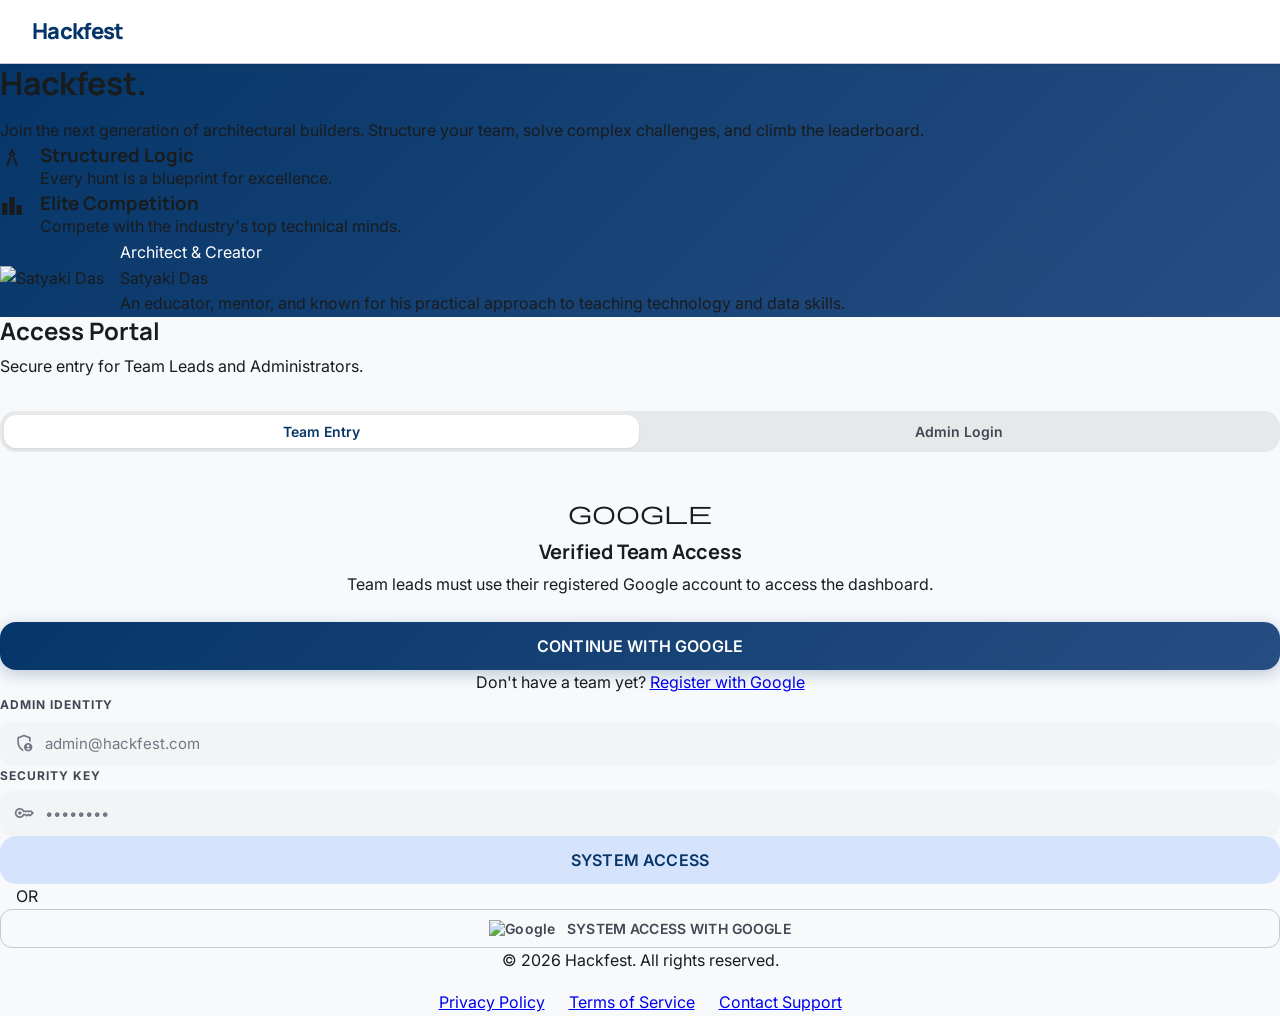
==== commit f5ce4f9c: "Add files via upload" ====
--- a/index.html
+++ b/index.html
@@ -213,7 +213,6 @@
         }
 
         // Admin Login
-        const adminForm = document.getElementById('adminForm');
         adminForm.addEventListener('submit', async (e) => {
             e.preventDefault();
             const email = document.getElementById('adminEmail').value;
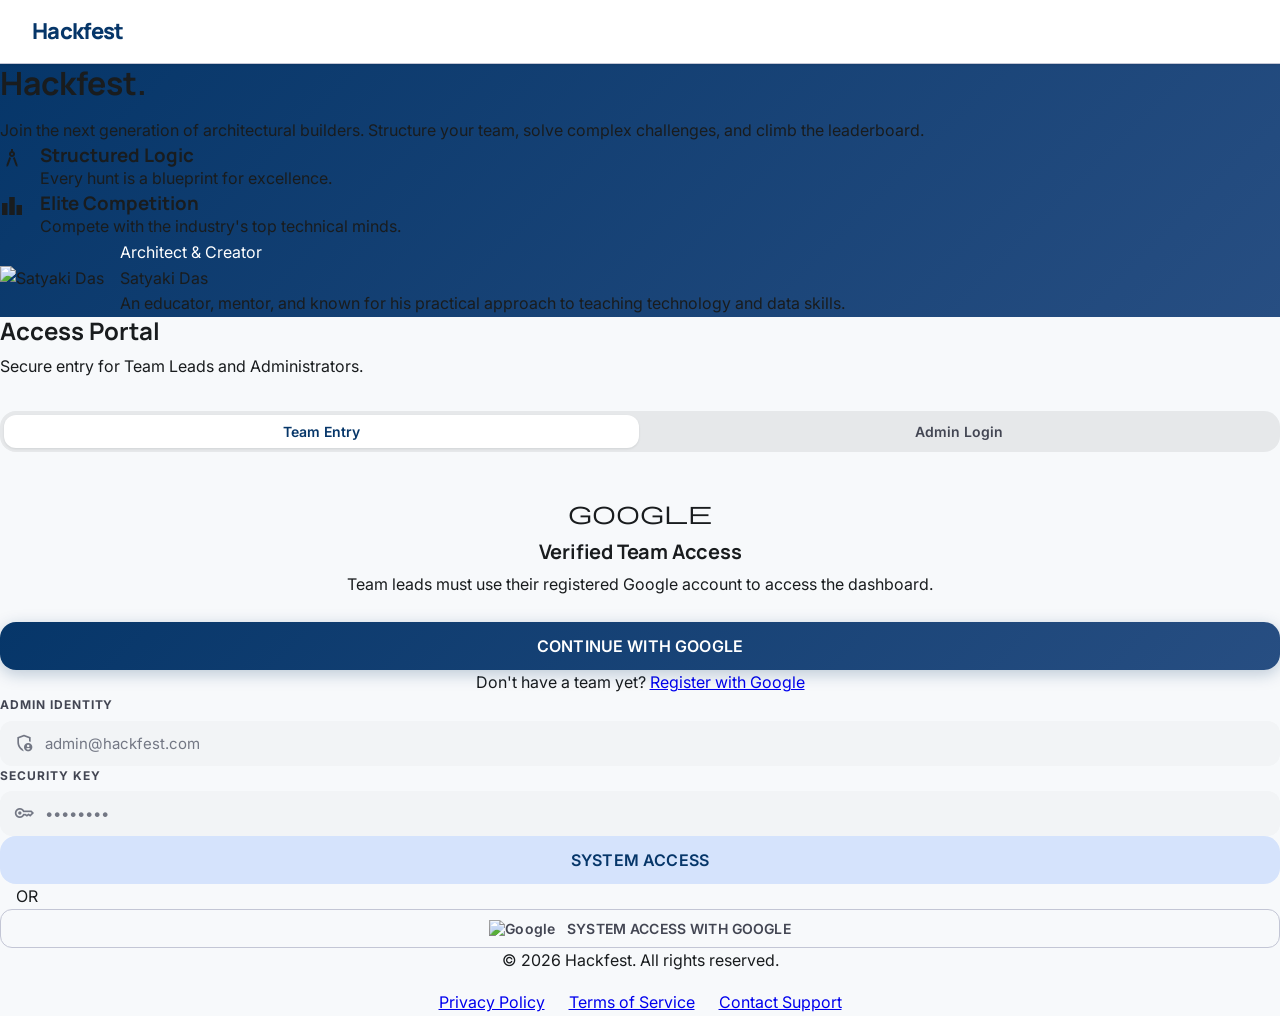
==== commit 6df8617f: "Add files via upload" ====
--- a/index.html
+++ b/index.html
@@ -215,8 +215,8 @@
         // Admin Login
         adminForm.addEventListener('submit', async (e) => {
             e.preventDefault();
-            const email = document.getElementById('adminEmail').value;
-            const password = document.getElementById('adminPassword').value;
+            const email = document.getElementById('adminEmail').value.trim();
+            const password = document.getElementById('adminPassword').value.trim();
             const btn = document.getElementById('adminSubmitBtn');
             errorAlert.classList.add('hidden');
 
@@ -224,15 +224,25 @@
             btn.innerHTML = '<span class="material-symbols-outlined animate-spin">refresh</span> ACCESSING...';
 
             try {
-                const { data, error } = await supabase.auth.signInWithPassword({ email, password });
-                if (error) throw error;
-
-                // Validate admin row
-                const { data: adminCheck } = await supabase.from('admins').select('id').eq('email', email).single();
-                if (!adminCheck) {
-                    await supabase.auth.signOut();
-                    throw new Error("Unauthorized. Admin access required.");
-                }
+                // 1. Query the 'admins' table for exact email (case-insensitive) and password match
+                const { data: adminCheck, error } = await supabase
+                    .from('admins')
+                    .select('*')
+                    .ilike('email', email)
+                    .eq('password', password)
+                    .single();
+
+                if (error || !adminCheck) {
+                    throw new Error("Invalid admin credentials or account does not exist.");
+                }
+
+                // 2. Clear Google session if any, and set manual admin session
+                await supabase.auth.signOut();
+                localStorage.setItem('hf_manual_admin', JSON.stringify({
+                    email: adminCheck.email,
+                    role: 'admin',
+                    manual: true
+                }));
 
                 window.location.href = 'admin.html';
             } catch (err) {
